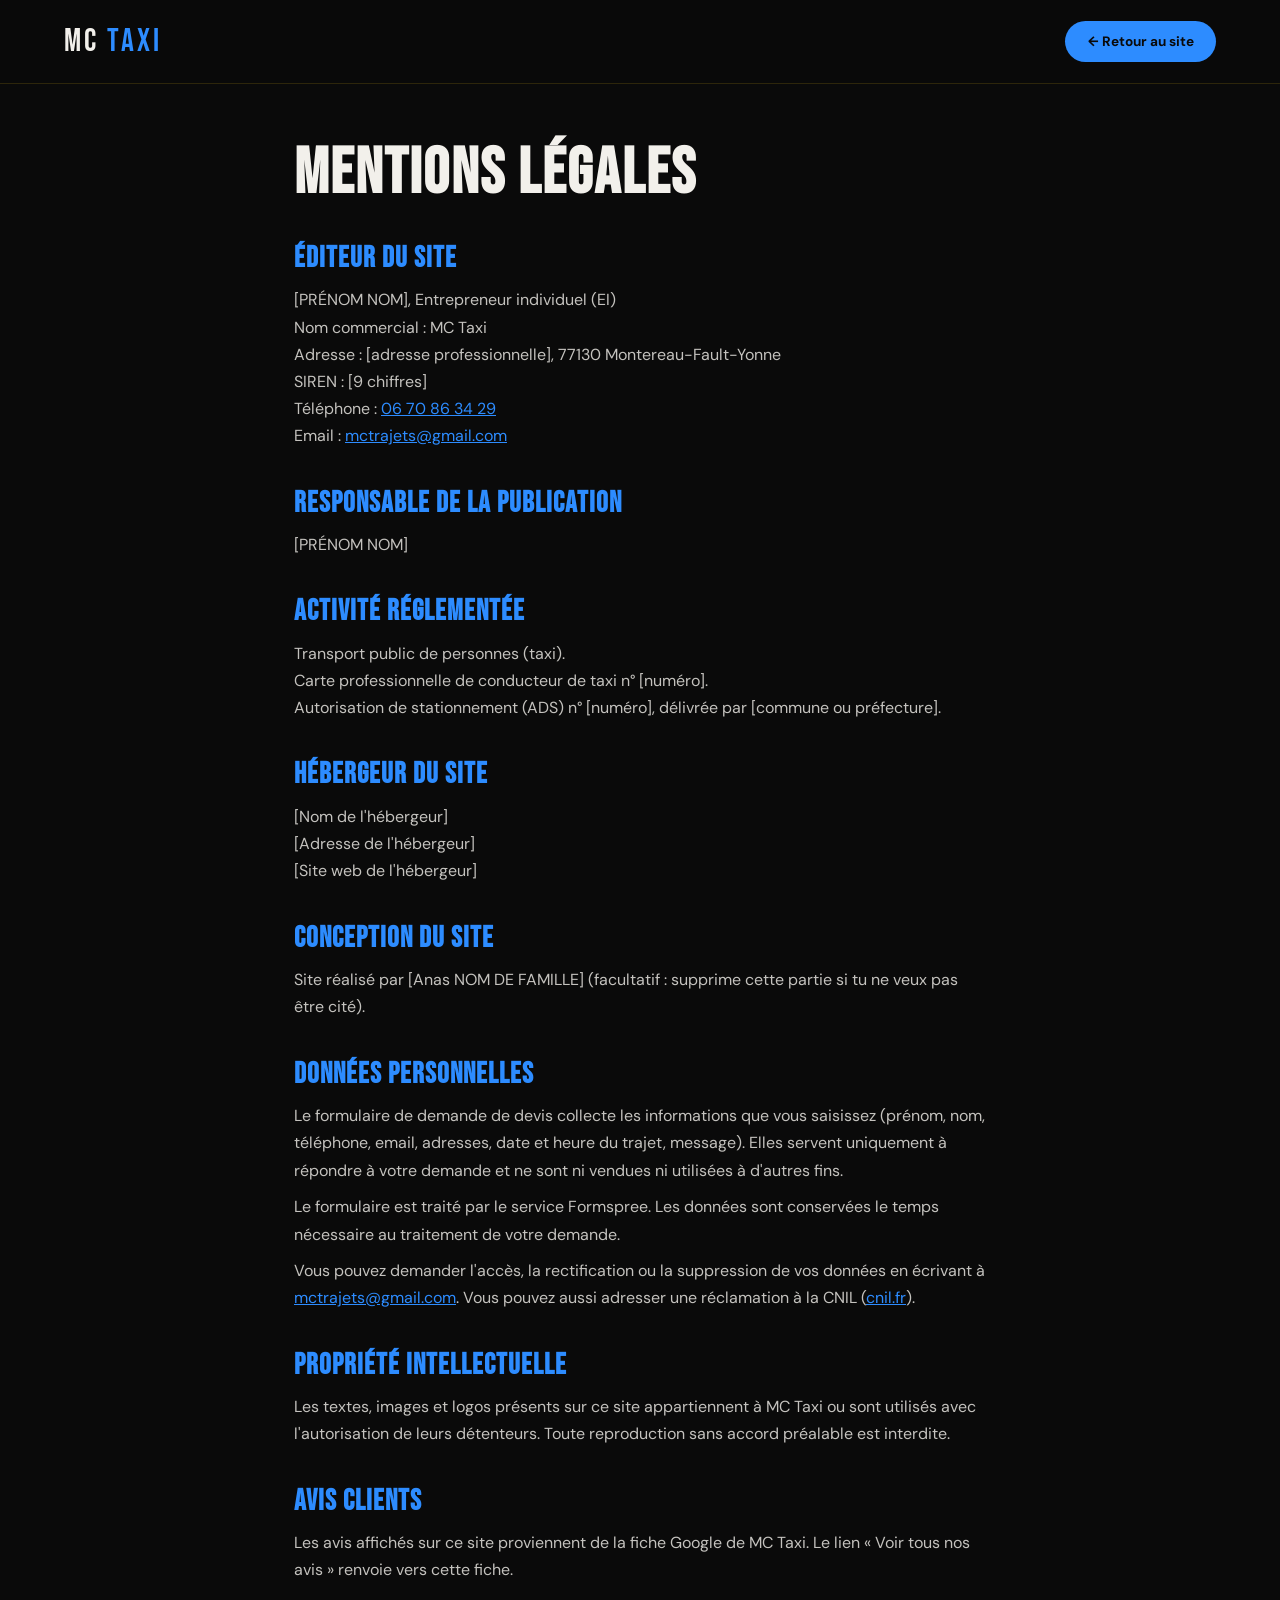
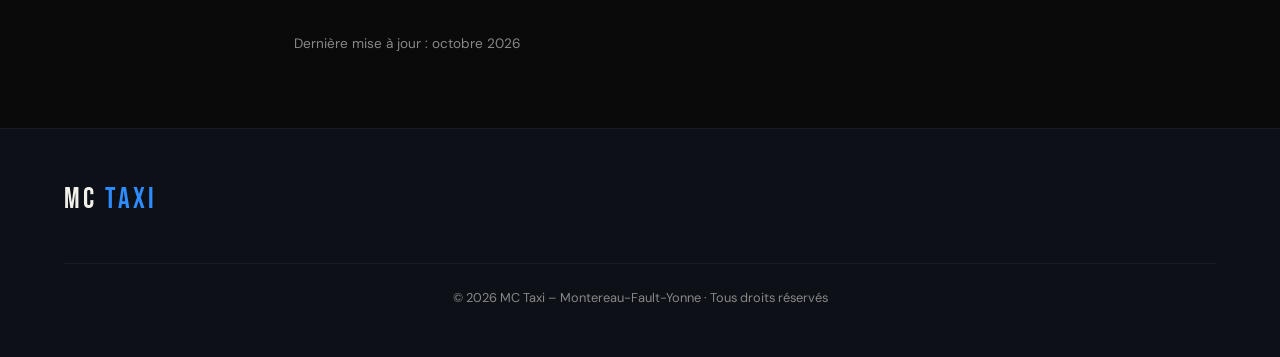
==== mentions-legales.html @ 7fbca61c "Add files via upload" ====
<!DOCTYPE html>
<html lang="fr">
<head>
  <meta charset="UTF-8" />
  <meta name="viewport" content="width=device-width, initial-scale=1.0" />
  <title>Mentions légales | MC Taxi Montereau</title>
  <meta name="description" content="Mentions légales du site MC Taxi Montereau, taxi conventionné à Montereau-Fault-Yonne." />
  <meta name="robots" content="index, follow" />
  <link rel="canonical" href="https://mctaxi-montereau77.fr/mentions-legales.html" />
  <link rel="icon" type="image/x-icon" href="favicon.svg" />

  <link rel="preconnect" href="https://fonts.googleapis.com" />
  <link rel="preconnect" href="https://fonts.gstatic.com" crossorigin />
  <link href="https://fonts.googleapis.com/css2?family=Bebas+Neue&family=DM+Sans:wght@400;500;700&display=swap" rel="stylesheet" />

  <!-- Même feuille de style que la page d'accueil -->
  <link rel="stylesheet" href="css/style.css" />

  <!-- Réglages propres à cette page -->
  <style>
    .legal {
      max-width: 820px;
      margin: 0 auto;
      padding: 9rem 5% 4rem;
    }
    .legal h1 {
      font-size: clamp(2.5rem, 6vw, 4rem);
      margin-bottom: 2.5rem;
    }
    .legal h2 {
      font-size: 1.8rem;
      margin: 2.5rem 0 0.8rem;
      color: var(--yellow);
    }
    .legal p,
    .legal li {
      color: rgba(242, 240, 235, 0.8);
      font-size: 1rem;
      line-height: 1.7;
      margin-bottom: 0.6rem;
    }
    .legal ul { padding-left: 1.2rem; }
    .legal a { color: var(--yellow); }
    .legal .maj { color: var(--muted); font-size: 0.85rem; margin-top: 3rem; }
  </style>
</head>
<body>

  <!-- Barre de navigation simplifiée -->
  <nav id="navbar" class="scrolled">
    <a href="index.html" class="nav-logo"><span>MC</span> TAXI</a>
    <div class="nav-right">
      <a href="index.html" class="btn-nav">← Retour au site</a>
    </div>
  </nav>

  <main class="legal">
    <h1>Mentions légales</h1>

    <h2>Éditeur du site</h2>
    <p>
      <!-- Si c'est une entreprise individuelle : -->
      [PRÉNOM NOM], Entrepreneur individuel (EI)<br>
      Nom commercial : MC Taxi<br>
      Adresse : [adresse professionnelle], 77130 Montereau-Fault-Yonne<br>
      SIREN : [9 chiffres]<br>
      Téléphone : <a href="tel:+33670863429">06 70 86 34 29</a><br>
      Email : <a href="mailto:mctrajets@gmail.com">mctrajets@gmail.com</a>
    </p>
    <!--
      Si c'est une société, remplace le bloc ci-dessus par :
      [Dénomination sociale], [forme : SARL / SASU…] au capital de [montant] €
      Siège social : [adresse]
      RCS [ville] n° [numéro]
      Représentant légal : [Prénom NOM]
    -->

    <h2>Responsable de la publication</h2>
    <p>[PRÉNOM NOM]</p>

    <h2>Activité réglementée</h2>
    <p>
      Transport public de personnes (taxi).<br>
      Carte professionnelle de conducteur de taxi n° [numéro].<br>
      Autorisation de stationnement (ADS) n° [numéro], délivrée par [commune ou préfecture].
    </p>

    <h2>Hébergeur du site</h2>
    <p>
      [Nom de l'hébergeur]<br>
      [Adresse de l'hébergeur]<br>
      [Site web de l'hébergeur]
    </p>

    <h2>Conception du site</h2>
    <p>Site réalisé par [Anas NOM DE FAMILLE] (facultatif : supprime cette partie si tu ne veux pas être cité).</p>

    <h2>Données personnelles</h2>
    <p>
      Le formulaire de demande de devis collecte les informations que vous saisissez
      (prénom, nom, téléphone, email, adresses, date et heure du trajet, message).
      Elles servent uniquement à répondre à votre demande et ne sont ni vendues ni utilisées à d'autres fins.
    </p>
    <p>
      Le formulaire est traité par le service Formspree. Les données sont conservées
      le temps nécessaire au traitement de votre demande.
    </p>
    <p>
      Vous pouvez demander l'accès, la rectification ou la suppression de vos données
      en écrivant à <a href="mailto:mctrajets@gmail.com">mctrajets@gmail.com</a>.
      Vous pouvez aussi adresser une réclamation à la CNIL (<a href="https://www.cnil.fr" target="_blank" rel="noopener noreferrer">cnil.fr</a>).
    </p>

    <h2>Propriété intellectuelle</h2>
    <p>
      Les textes, images et logos présents sur ce site appartiennent à MC Taxi ou sont utilisés
      avec l'autorisation de leurs détenteurs. Toute reproduction sans accord préalable est interdite.
    </p>

    <h2>Avis clients</h2>
    <p>
      Les avis affichés sur ce site proviennent de la fiche Google de MC Taxi. Le lien « Voir tous nos avis »
      renvoie vers cette fiche.
    </p>

    <p class="maj">Dernière mise à jour : octobre 2026</p>
  </main>

  <footer>
    <a href="index.html" class="footer-logo"><span>MC</span> TAXI</a>
    <p class="footer-copy">© 2026 MC Taxi – Montereau-Fault-Yonne · Tous droits réservés</p>
  </footer>

</body>
</html>
---- css/style.css ----
/* ══════════════════════════════════════════════════════
   VARIABLES CSS GLOBALES
   Palette : noir profond, bleu électrique, blanc cassé
   ══════════════════════════════════════════════════════ */
:root {
  --black:      #0a0a0a;
  --dark:       #0d1117;
  --card-bg:    #131920;
  --yellow:     #2d8cff;
  --yellow-dim: #1a6fd4;
  --white:      #f2f0eb;
  --muted:      #888888;
  --radius:     12px;
  --transition: 0.3s ease;
}

/* ══════════════════════════════════════════════════════
   RESET & BASE
   ══════════════════════════════════════════════════════ */
*, *::before, *::after { box-sizing: border-box; margin: 0; padding: 0; }

html { scroll-behavior: smooth; }

body {
  background: var(--black);
  color: var(--white);
  font-family: 'DM Sans', sans-serif;
  font-size: 16px;
  line-height: 1.6;
  overflow-x: hidden;
}

/* ══════════════════════════════════════════════════════
   BARRE DE NAVIGATION FIXE
   ══════════════════════════════════════════════════════ */
nav {
  position: fixed;
  top: 0; left: 0; right: 0;
  z-index: 100;
  display: flex;
  align-items: center;
  justify-content: space-between;
  padding: 1rem 5%;
  background: transparent;
  backdrop-filter: blur(0px);
  transition: background var(--transition), backdrop-filter var(--transition);
}

nav.scrolled {
  background: rgba(10,10,10,0.92);
  backdrop-filter: blur(12px);
  border-bottom: 1px solid rgba(245,197,24,0.15);
}

.nav-logo {
  font-family: 'Bebas Neue', sans-serif;
  font-size: 2rem;
  letter-spacing: 3px;
  color: var(--yellow);
  text-decoration: none;
}
.nav-logo span { color: var(--white); }

.nav-links { display: flex; gap: 2rem; list-style: none; }
.nav-links a {
  color: var(--white);
  text-decoration: none;
  font-size: 0.9rem;
  font-weight: 500;
  letter-spacing: 0.5px;
  opacity: 0.8;
  transition: opacity var(--transition), color var(--transition);
}
.nav-links a:hover { opacity: 1; color: var(--yellow); }

.btn-nav {
  background: var(--yellow);
  color: var(--black);
  padding: 0.6rem 1.4rem;
  border-radius: 50px;
  font-weight: 700;
  font-size: 0.85rem;
  text-decoration: none;
  transition: transform var(--transition), box-shadow var(--transition);
}
.btn-nav:hover {
  transform: translateY(-2px);
  box-shadow: 0 8px 24px rgba(245,197,24,0.4);
}

/* ══════════════════════════════════════════════════════
   SECTION HERO
   ══════════════════════════════════════════════════════ */
#hero {
  min-height: 100vh;
  display: flex;
  align-items: center;
  padding: 8rem 5% 4rem;
  position: relative;
  overflow: hidden;
}

#hero::before {
  content: '';
  position: absolute;
  inset: 0;
  background:
    radial-gradient(ellipse 60% 70% at 80% 50%, rgba(245,197,24,0.12) 0%, transparent 70%),
    radial-gradient(ellipse 40% 40% at 10% 90%, rgba(245,197,24,0.06) 0%, transparent 60%);
  pointer-events: none;
}

#hero::after {
  content: '';
  position: absolute;
  right: -10%;
  top: 0;
  width: 55%;
  height: 100%;
  background: linear-gradient(135deg, rgba(245,197,24,0.07) 0%, transparent 50%);
  clip-path: polygon(30% 0%, 100% 0%, 100% 100%, 0% 100%);
  pointer-events: none;
}

.hero-content {
  position: relative;
  z-index: 2;
  max-width: 800px;
  animation: fadeUp 1s ease forwards;
  opacity: 0;
  transform: translateY(30px);
}

.hero-badge {
  display: inline-flex;
  align-items: center;
  gap: 0.5rem;
  background: rgba(245,197,24,0.15);
  border: 1px solid rgba(245,197,24,0.3);
  color: var(--yellow);
  font-size: 0.8rem;
  font-weight: 600;
  letter-spacing: 1px;
  text-transform: uppercase;
  padding: 0.4rem 1rem;
  border-radius: 50px;
  margin-bottom: 1.5rem;
}
.hero-badge::before { content: '●'; font-size: 0.6rem; }

h1 {
  font-family: 'Bebas Neue', sans-serif;
  font-size: clamp(4rem, 10vw, 9rem);
  line-height: 0.95;
  letter-spacing: 2px;
  margin-bottom: 1.5rem;
}

h1 .accent { color: var(--yellow); }

.hero-sub {
  font-size: 1.1rem;
  color: rgba(242,240,235,0.7);
  max-width: 500px;
  margin-bottom: 2.5rem;
  font-weight: 300;
}

.hero-btns {
  display: flex;
  gap: 1rem;
  flex-wrap: wrap;
}

.btn-primary {
  display: inline-flex;
  align-items: center;
  gap: 0.5rem;
  background: var(--yellow);
  color: var(--black);
  font-weight: 700;
  font-size: 1rem;
  padding: 0.9rem 2rem;
  border-radius: 50px;
  text-decoration: none;
  border: none;
  cursor: pointer;
  transition: transform var(--transition), box-shadow var(--transition);
}
.btn-primary:hover {
  transform: translateY(-3px);
  box-shadow: 0 12px 32px rgba(245,197,24,0.45);
}

.btn-outline {
  display: inline-flex;
  align-items: center;
  gap: 0.5rem;
  background: transparent;
  color: var(--white);
  font-weight: 500;
  font-size: 1rem;
  padding: 0.9rem 2rem;
  border-radius: 50px;
  border: 1px solid rgba(242,240,235,0.3);
  text-decoration: none;
  cursor: pointer;
  transition: border-color var(--transition), color var(--transition);
}
.btn-outline:hover {
  border-color: var(--yellow);
  color: var(--yellow);
}

.hero-stats {
  margin-top: 4rem;
  display: flex;
  gap: 3rem;
  flex-wrap: wrap;
}
.stat-item { display: flex; flex-direction: column; }
.stat-number {
  font-family: 'Bebas Neue', sans-serif;
  font-size: 2.5rem;
  color: var(--yellow);
  line-height: 1;
}
.stat-label {
  font-size: 0.8rem;
  color: var(--muted);
  text-transform: uppercase;
  letter-spacing: 1px;
  margin-top: 0.2rem;
}

/* ══════════════════════════════════════════════════════
   ANIMATION FADEUP
   ══════════════════════════════════════════════════════ */
@keyframes fadeUp {
  to { opacity: 1; transform: translateY(0); }
}

/* ══════════════════════════════════════════════════════
   TICKER DÉFILANT
   ══════════════════════════════════════════════════════ */
.ticker-wrap {
  overflow: hidden;
  background: var(--yellow);
  padding: 0.7rem 0;
  white-space: nowrap;
}
.ticker-inner {
  display: inline-flex;
  gap: 3rem;
  animation: ticker 20s linear infinite;
}
.ticker-item {
  font-family: 'Bebas Neue', sans-serif;
  font-size: 1.1rem;
  letter-spacing: 3px;
  color: var(--black);
}
.ticker-dot { color: rgba(0,0,0,0.3); }

@keyframes ticker {
  from { transform: translateX(0); }
  to   { transform: translateX(-50%); }
}

/* ══════════════════════════════════════════════════════
   SECTIONS COMMUNES
   ══════════════════════════════════════════════════════ */
section { padding: 6rem 5%; }

.section-label {
  font-size: 0.75rem;
  font-weight: 700;
  text-transform: uppercase;
  letter-spacing: 3px;
  color: var(--yellow);
  margin-bottom: 0.8rem;
}

h2 {
  font-family: 'Bebas Neue', sans-serif;
  font-size: clamp(2.5rem, 5vw, 4.5rem);
  letter-spacing: 1px;
  line-height: 1;
  margin-bottom: 1rem;
}

.section-desc {
  color: rgba(242,240,235,0.6);
  max-width: 520px;
  font-size: 1rem;
  margin-bottom: 3rem;
}

/* ══════════════════════════════════════════════════════
   SERVICES
   ══════════════════════════════════════════════════════ */
#services { background: var(--dark); }

.services-grid {
  display: grid;
  grid-template-columns: repeat(auto-fill, minmax(260px, 1fr));
  gap: 1.5rem;
}

.service-card {
  background: var(--card-bg);
  border: 1px solid rgba(255,255,255,0.06);
  border-radius: var(--radius);
  padding: 2rem;
  position: relative;
  overflow: hidden;
  transition: transform var(--transition), border-color var(--transition), box-shadow var(--transition);
  cursor: default;
}

.service-card::before {
  content: '';
  position: absolute;
  bottom: -40px; right: -40px;
  width: 100px; height: 100px;
  background: var(--yellow);
  border-radius: 50%;
  opacity: 0;
  transition: opacity var(--transition), transform var(--transition);
  filter: blur(40px);
}

.service-card:hover {
  transform: translateY(-6px);
  border-color: rgba(245,197,24,0.35);
  box-shadow: 0 20px 48px rgba(0,0,0,0.4);
}
.service-card:hover::before { opacity: 0.25; transform: scale(1.5); }

.service-icon {
  font-size: 2.5rem;
  margin-bottom: 1.2rem;
  display: block;
}

.service-card h3 {
  font-family: 'Bebas Neue', sans-serif;
  font-size: 1.6rem;
  letter-spacing: 1px;
  margin-bottom: 0.6rem;
  color: var(--white);
}

.service-card p {
  color: var(--muted);
  font-size: 0.9rem;
  line-height: 1.6;
}

.service-tag {
  display: inline-block;
  margin-top: 1.2rem;
  background: rgba(245,197,24,0.12);
  color: var(--yellow);
  font-size: 0.78rem;
  font-weight: 600;
  letter-spacing: 0.5px;
  padding: 0.3rem 0.8rem;
  border-radius: 4px;
}

/* Images dans les cartes services */
.service-img {
  width: calc(100% + 4rem);
  margin: -2rem -2rem 1.5rem -2rem;
  height: 160px;
  object-fit: cover;
  border-radius: var(--radius) var(--radius) 0 0;
  display: block;
  transition: transform 0.5s ease;
}
.service-card:hover .service-img { transform: scale(1.05); }

/* ══════════════════════════════════════════════════════
   FORMULAIRE DEVIS
   ══════════════════════════════════════════════════════ */
#devis {
  background: var(--black);
  display: grid;
  grid-template-columns: 1fr 1fr;
  gap: 5rem;
  align-items: start;
}

.devis-info { position: sticky; top: 120px; }
.devis-info .section-label { margin-bottom: 1rem; }

.devis-points { list-style: none; margin-top: 2rem; display: flex; flex-direction: column; gap: 1rem; }
.devis-points li {
  display: flex;
  align-items: flex-start;
  gap: 1rem;
  font-size: 0.95rem;
  color: rgba(242,240,235,0.75);
}
.devis-points li::before {
  content: '→';
  color: var(--yellow);
  font-weight: 700;
  flex-shrink: 0;
  margin-top: 2px;
}

.devis-form {
  background: var(--card-bg);
  border: 1px solid rgba(255,255,255,0.07);
  border-radius: 20px;
  padding: 2.5rem;
}

.form-title {
  font-family: 'Bebas Neue', sans-serif;
  font-size: 1.8rem;
  letter-spacing: 1px;
  margin-bottom: 0.3rem;
}

.form-subtitle {
  color: var(--muted);
  font-size: 0.85rem;
  margin-bottom: 2rem;
}

.form-group { margin-bottom: 1.2rem; }

.form-group label {
  display: block;
  font-size: 0.82rem;
  font-weight: 600;
  letter-spacing: 0.5px;
  text-transform: uppercase;
  color: rgba(242,240,235,0.5);
  margin-bottom: 0.4rem;
}

.form-group input,
.form-group select,
.form-group textarea {
  width: 100%;
  background: rgba(255,255,255,0.04);
  border: 1px solid rgba(255,255,255,0.1);
  border-radius: 8px;
  color: var(--white);
  font-family: 'DM Sans', sans-serif;
  font-size: 0.95rem;
  padding: 0.75rem 1rem;
  outline: none;
  transition: border-color var(--transition), background var(--transition);
  -webkit-appearance: none;
}

.form-group input:focus,
.form-group select:focus,
.form-group textarea:focus {
  border-color: var(--yellow);
  background: rgba(245,197,24,0.05);
}

.form-group select {
  background-image: url("data:image/svg+xml,%3Csvg xmlns='http://www.w3.org/2000/svg' width='12' height='8' viewBox='0 0 12 8'%3E%3Cpath fill='%23888' d='M6 8L0 0h12z'/%3E%3C/svg%3E");
  background-repeat: no-repeat;
  background-position: right 1rem center;
  cursor: pointer;
}
.form-group select option { background: var(--dark); }

.form-row { display: grid; grid-template-columns: 1fr 1fr; gap: 1rem; }

.btn-submit {
  width: 100%;
  background: var(--yellow);
  color: var(--black);
  font-weight: 700;
  font-size: 1rem;
  padding: 1rem;
  border: none;
  border-radius: 50px;
  cursor: pointer;
  margin-top: 0.5rem;
  transition: transform var(--transition), box-shadow var(--transition);
  font-family: 'DM Sans', sans-serif;
  letter-spacing: 0.5px;
}
.btn-submit:hover {
  transform: translateY(-2px);
  box-shadow: 0 10px 28px rgba(245,197,24,0.4);
}

.form-success { display: none; text-align: center; padding: 2rem; }
.form-success .success-icon { font-size: 3rem; margin-bottom: 1rem; display: block; }
.form-success h3 { font-family: 'Bebas Neue', sans-serif; font-size: 2rem; color: var(--yellow); margin-bottom: 0.5rem; }
.form-success p { color: var(--muted); font-size: 0.9rem; }

/* ══════════════════════════════════════════════════════
   AVIS GOOGLE
   ══════════════════════════════════════════════════════ */
#avis {
  background: var(--dark);
  text-align: center;
}

.stars {
  display: inline-flex;
  gap: 0.3rem;
  font-size: 2rem;
  margin-bottom: 1.5rem;
}
.star { color: var(--yellow); }

.avis-score {
  font-family: 'Bebas Neue', sans-serif;
  font-size: 4rem;
  color: var(--yellow);
  line-height: 1;
}

.avis-score-label {
  color: var(--muted);
  font-size: 0.85rem;
  margin-top: 0.2rem;
}

.avis-total {
  color: var(--muted);
  font-size: 0.9rem;
  margin-bottom: 3rem;
}

.avis-excellent-badge {
  display: inline-flex;
  align-items: center;
  gap: 2.5rem;
  background: var(--card-bg);
  border: 1px solid rgba(45,140,255,0.2);
  border-radius: 16px;
  padding: 1.5rem 2.5rem;
  margin-bottom: 3rem;
  flex-wrap: wrap;
  justify-content: center;
}

.avis-badge-left {
  display: flex;
  flex-direction: column;
  align-items: flex-start;
  gap: 0.4rem;
}

.avis-badge-title {
  font-family: 'Bebas Neue', sans-serif;
  font-size: 1.6rem;
  letter-spacing: 3px;
  color: var(--white);
}

.avis-badge-right {
  display: flex;
  flex-direction: column;
  align-items: center;
}

.reviews-grid {
  display: grid;
  grid-template-columns: repeat(auto-fill, minmax(280px, 1fr));
  gap: 1.2rem;
  margin-bottom: 3rem;
  text-align: left;
}

.review-card {
  background: var(--card-bg);
  border: 1px solid rgba(255,255,255,0.06);
  border-radius: var(--radius);
  padding: 1.5rem;
}

.review-header {
  display: flex;
  align-items: center;
  gap: 0.8rem;
  margin-bottom: 1rem;
}

.review-avatar {
  width: 40px; height: 40px;
  border-radius: 50%;
  background: var(--yellow);
  color: var(--black);
  font-weight: 700;
  font-size: 0.9rem;
  display: flex;
  align-items: center;
  justify-content: center;
  flex-shrink: 0;
}

.review-meta { display: flex; flex-direction: column; }
.review-name { font-weight: 600; font-size: 0.9rem; }
.review-date { color: var(--muted); font-size: 0.75rem; }
.review-stars { color: var(--yellow); font-size: 0.85rem; margin-bottom: 0.6rem; }
.review-text { color: rgba(242,240,235,0.65); font-size: 0.88rem; line-height: 1.6; }

.review-google-logo {
  width: 20px;
  height: 20px;
  margin-left: auto;
  flex-shrink: 0;
}

.google-btn {
  display: inline-flex;
  align-items: center;
  gap: 0.8rem;
  background: #fff;
  color: #333;
  font-weight: 700;
  font-size: 1rem;
  padding: 1rem 2.2rem;
  border-radius: 50px;
  text-decoration: none;
  transition: transform var(--transition), box-shadow var(--transition);
}
.google-btn:hover {
  transform: translateY(-3px);
  box-shadow: 0 12px 32px rgba(255,255,255,0.2);
}
.google-logo { width: 22px; height: 22px; flex-shrink: 0; }

/* ══════════════════════════════════════════════════════
   POURQUOI NOUS CHOISIR
   ══════════════════════════════════════════════════════ */
#pourquoi { background: var(--black); }

.pourquoi-split {
  display: grid;
  grid-template-columns: 1fr 1fr;
  gap: 4rem;
  align-items: start;
  margin-bottom: 4rem;
}

.pourquoi-photo {
  position: relative;
  border-radius: 20px;
  overflow: hidden;
}
.pourquoi-photo img {
  width: 100%;
  height: 500px;
  object-fit: cover;
  border-radius: 20px;
  display: block;
}

.pourquoi-photo-badge {
  position: absolute;
  bottom: 1.5rem;
  left: 1.5rem;
  background: var(--yellow);
  color: var(--black);
  padding: 1rem 1.5rem;
  border-radius: 12px;
  display: flex;
  flex-direction: column;
  line-height: 1.2;
}
.pourquoi-photo-badge-num {
  font-family: 'Bebas Neue', sans-serif;
  font-size: 2.5rem;
}
.pourquoi-photo-badge-txt {
  font-size: 0.8rem;
  font-weight: 700;
  text-transform: uppercase;
  letter-spacing: 1px;
}

.pourquoi-args {
  display: flex;
  flex-direction: column;
  gap: 1.2rem;
}

.pourquoi-grid {
  display: grid;
  grid-template-columns: repeat(auto-fill, minmax(280px, 1fr));
  gap: 2rem;
  margin-bottom: 4rem;
}

.pourquoi-card {
  background: var(--card-bg);
  border: 1px solid rgba(45,140,255,0.15);
  border-radius: var(--radius);
  padding: 2.5rem 2rem;
  transition: transform var(--transition), border-color var(--transition), box-shadow var(--transition);
}
.pourquoi-card:hover {
  transform: translateY(-5px);
  border-color: rgba(45,140,255,0.5);
  box-shadow: 0 16px 40px rgba(45,140,255,0.1);
}
.pourquoi-icon { font-size: 3rem; margin-bottom: 1.2rem; }
.pourquoi-card h3 {
  font-family: 'Bebas Neue', sans-serif;
  font-size: 1.5rem;
  letter-spacing: 1px;
  color: var(--white);
  margin-bottom: 1rem;
}
.pourquoi-card p { color: var(--muted); font-size: 0.95rem; line-height: 1.7; }

.pourquoi-stats {
  display: grid;
  grid-template-columns: repeat(4, 1fr);
  gap: 1px;
  background: rgba(45,140,255,0.15);
  border: 1px solid rgba(45,140,255,0.15);
  border-radius: var(--radius);
  overflow: hidden;
}

.pourquoi-stat {
  background: var(--card-bg);
  padding: 2rem;
  text-align: center;
  display: flex;
  flex-direction: column;
  gap: 0.4rem;
}
.pourquoi-stat-number {
  font-family: 'Bebas Neue', sans-serif;
  font-size: 2.8rem;
  color: var(--yellow);
  line-height: 1;
}
.pourquoi-stat-label {
  font-size: 0.8rem;
  color: var(--muted);
  text-transform: uppercase;
  letter-spacing: 1px;
}

/* ══════════════════════════════════════════════════════
   SECTION VÉHICULE
   ══════════════════════════════════════════════════════ */
#vehicule { background: var(--dark); }

.vehicule-split {
  display: grid;
  grid-template-columns: 1.1fr 1fr;
  gap: 4rem;
  align-items: center;
}

.vehicule-photo {
  position: relative;
  border-radius: 20px;
  overflow: hidden;
}
.vehicule-photo img {
  width: 100%;
  height: 420px;
  object-fit: cover;
  border-radius: 20px;
  display: block;
}

.vehicule-badge {
  position: absolute;
  bottom: 1.5rem;
  right: 1.5rem;
  background: rgba(10,10,10,0.85);
  backdrop-filter: blur(8px);
  border: 1px solid rgba(45,140,255,0.4);
  color: var(--white);
  padding: 0.7rem 1.2rem;
  border-radius: 10px;
  display: flex;
  align-items: center;
  gap: 0.6rem;
  font-size: 0.9rem;
  font-weight: 600;
}
.vehicule-badge-icon { font-size: 1.1rem; }

.vehicule-name {
  font-family: 'Bebas Neue', sans-serif;
  font-size: 2.5rem;
  letter-spacing: 2px;
  color: var(--yellow);
  margin-bottom: 1rem;
}
.vehicule-desc {
  color: rgba(242,240,235,0.7);
  font-size: 0.95rem;
  line-height: 1.7;
  margin-bottom: 2rem;
}

.vehicule-equipements {
  list-style: none;
  display: grid;
  grid-template-columns: 1fr 1fr;
  gap: 0.8rem;
}
.vehicule-equipements li {
  display: flex;
  align-items: center;
  gap: 0.7rem;
  background: var(--card-bg);
  border: 1px solid rgba(255,255,255,0.06);
  border-radius: 8px;
  padding: 0.8rem 1rem;
  font-size: 0.88rem;
  color: rgba(242,240,235,0.8);
  transition: border-color var(--transition);
}
.vehicule-equipements li:hover { border-color: rgba(45,140,255,0.35); }
.equip-icon { font-size: 1.2rem; flex-shrink: 0; }

/* ══════════════════════════════════════════════════════
   SECTION ASSURANCES
   ══════════════════════════════════════════════════════ */
#assurances { background: var(--black); text-align: center; }

.assurances-grid {
  display: flex;
  justify-content: center;
  flex-wrap: wrap;
  gap: 1.5rem;
  margin-bottom: 3rem;
}

.assurance-card {
  background: var(--card-bg);
  border: 1px solid rgba(255,255,255,0.07);
  border-radius: var(--radius);
  padding: 1.8rem 2rem;
  min-width: 140px;
  display: flex;
  flex-direction: column;
  align-items: center;
  gap: 0.8rem;
  transition: transform var(--transition), border-color var(--transition);
}
.assurance-card:hover {
  transform: translateY(-4px);
  border-color: rgba(45,140,255,0.4);
}

.assurance-logo-img {
  width: 80px;
  height: 35px;
  object-fit: contain;
  filter: none;
  opacity: 0.9;
  transition: opacity var(--transition), transform var(--transition);
}
.assurance-card:hover .assurance-logo-img { opacity: 1; transform: scale(1.05); }

.assurance-logo-styled {
  font-family: 'Bebas Neue', sans-serif;
  font-size: 1.2rem;
  letter-spacing: 2px;
  color: var(--white);
  text-align: center;
  line-height: 1.3;
  height: 50px;
  display: flex;
  align-items: center;
  justify-content: center;
}
.assurance-logo-styled small { font-size: 0.75rem; letter-spacing: 3px; opacity: 0.7; }

.assurance-card span {
  font-size: 0.72rem;
  color: var(--muted);
  text-transform: uppercase;
  letter-spacing: 1px;
  text-align: center;
}

.assurances-mention {
  display: flex;
  justify-content: center;
  align-items: center;
  text-align: center;
  margin: 0 auto;
  background: rgba(45,140,255,0.08);
  border: 1px solid rgba(45,140,255,0.25);
  border-radius: 12px;
  padding: 1.2rem 2rem;
  max-width: 600px;
  color: rgba(242,240,235,0.7);
  font-size: 0.95rem;
  line-height: 1.6;
}
.assurances-mention strong { color: var(--yellow); }
.assurances-mention p { text-align: center; }

/* ══════════════════════════════════════════════════════
   SECTION VILLES DESSERVIES
   ══════════════════════════════════════════════════════ */
#villes { background: var(--dark); text-align: center; }

.villes-grid {
  display: flex;
  flex-wrap: wrap;
  justify-content: center;
  gap: 0.8rem;
  margin-bottom: 2.5rem;
}

.ville-card {
  background: var(--card-bg);
  border: 1px solid rgba(45,140,255,0.15);
  border-radius: 50px;
  padding: 0.6rem 1.4rem;
  font-size: 0.9rem;
  color: rgba(242,240,235,0.85);
  font-weight: 500;
  transition: border-color var(--transition), color var(--transition), transform var(--transition);
  cursor: default;
}
.ville-card:hover {
  border-color: rgba(45,140,255,0.6);
  color: var(--yellow);
  transform: translateY(-2px);
}

.villes-mention {
  display: inline-block;
  background: rgba(45,140,255,0.08);
  border: 1px solid rgba(45,140,255,0.2);
  border-radius: 12px;
  padding: 1rem 2rem;
  color: rgba(242,240,235,0.65);
  font-size: 0.92rem;
}
.villes-mention strong { color: var(--yellow); }

/* ══════════════════════════════════════════════════════
   CONTACT
   ══════════════════════════════════════════════════════ */
#contact {
  background: var(--yellow);
  text-align: center;
  padding: 5rem 5%;
}
#contact h2 { color: var(--black); font-size: clamp(2.5rem, 6vw, 5rem); }
#contact p {
  color: rgba(0,0,0,0.6);
  font-size: 1.05rem;
  max-width: 500px;
  margin: 1rem auto 2.5rem;
}

.phone-link {
  display: inline-flex;
  align-items: center;
  gap: 0.8rem;
  background: var(--black);
  color: var(--yellow);
  font-family: 'Bebas Neue', sans-serif;
  font-size: clamp(1.8rem, 4vw, 3rem);
  letter-spacing: 2px;
  padding: 1rem 2.5rem;
  border-radius: 60px;
  text-decoration: none;
  transition: transform var(--transition), box-shadow var(--transition);
}
.phone-link:hover { transform: scale(1.04); box-shadow: 0 16px 40px rgba(0,0,0,0.3); }

.contact-details {
  margin-top: 2rem;
  display: flex;
  justify-content: center;
  gap: 2.5rem;
  flex-wrap: wrap;
}
.contact-detail {
  display: flex;
  align-items: center;
  gap: 0.5rem;
  color: rgba(0,0,0,0.6);
  font-size: 0.9rem;
}
.contact-detail span { font-weight: 700; color: var(--black); }

.contact-email {
  color: var(--black);
  font-weight: 700;
  text-decoration: none;
  border-bottom: 2px solid rgba(0,0,0,0.2);
  transition: border-color var(--transition);
}
.contact-email:hover { border-color: var(--black); }

/* ══════════════════════════════════════════════════════
   FOOTER
   ══════════════════════════════════════════════════════ */
footer {
  background: var(--dark);
  border-top: 1px solid rgba(255,255,255,0.05);
  padding: 3rem 5%;
  display: flex;
  justify-content: space-between;
  align-items: center;
  flex-wrap: wrap;
  gap: 1.5rem;
}

.footer-left { display: flex; align-items: center; gap: 1.2rem; }

.footer-logo {
  font-family: 'Bebas Neue', sans-serif;
  font-size: 1.8rem;
  letter-spacing: 3px;
  color: var(--yellow);
  text-decoration: none;
}
.footer-logo span { color: var(--white); }

.footer-links {
  display: flex;
  gap: 1.5rem;
  list-style: none;
  flex-wrap: wrap;
}
.footer-links a {
  color: var(--muted);
  text-decoration: none;
  font-size: 0.85rem;
  transition: color var(--transition);
}
.footer-links a:hover { color: var(--yellow); }

.footer-copy {
  color: var(--muted);
  font-size: 0.8rem;
  width: 100%;
  text-align: center;
  border-top: 1px solid rgba(255,255,255,0.05);
  padding-top: 1.5rem;
  margin-top: 1rem;
}

.nav-right { display: flex; align-items: center; gap: 1rem; }

.nav-logo-conventionne {
  height: 64px;
  width: auto;
  object-fit: contain;
  background: #fff;
  padding: 4px;
  border-radius: 10px;
  transition: transform var(--transition);
}
.nav-logo-conventionne:hover { transform: scale(1.08); }

.footer-logo-conventionne {
  height: 55px;
  width: auto;
  object-fit: contain;
  filter: brightness(1.1);
  opacity: 0.9;
  transition: opacity var(--transition);
}
.footer-logo-conventionne:hover { opacity: 1; }

/* ══════════════════════════════════════════════════════
   IMAGE DE FOND HERO
   ══════════════════════════════════════════════════════ */
.hero-bg-img {
  position: absolute;
  inset: 0;
  background-image: url('../image/kia_nior_first_page.jpg');
  background-size: cover;
  background-position: center;
  z-index: 0;
}
.hero-overlay {
  position: absolute;
  inset: 0;
  background: linear-gradient(
    to right,
    rgba(10,10,10,0.92) 0%,
    rgba(10,10,10,0.7) 50%,
    rgba(10,10,10,0.3) 100%
  );
  z-index: 0;
}

/* ══════════════════════════════════════════════════════
   SCROLLBAR
   ══════════════════════════════════════════════════════ */
::-webkit-scrollbar { width: 6px; }
::-webkit-scrollbar-track { background: var(--black); }
::-webkit-scrollbar-thumb { background: var(--yellow); border-radius: 3px; }

/* ══════════════════════════════════════════════════════
   RESPONSIVE — TABLETTE (max 900px)
   ══════════════════════════════════════════════════════ */
@media (max-width: 900px) {
  html, body { overflow-x: hidden; max-width: 100%; }
  section { padding: 3rem 1.2rem; }
  /* HERO */
  h1 { font-size: 3.2rem; }
  .hero-btns { flex-direction: column; gap: 0.8rem; }
  .btn-primary, .btn-outline { width: 100%; text-align: center; justify-content: center; }
  .hero-stats { gap: 1.5rem; }
  /* NAV */
  .nav-links { display: none; }
  /* DEVIS */
  #devis { grid-template-columns: 1fr; gap: 2rem; }
  .devis-info { position: static; }
  .form-row { grid-template-columns: 1fr; }
  /* GRILLES */
  .services-grid { grid-template-columns: 1fr; }
  .pourquoi-split { grid-template-columns: 1fr; gap: 1.5rem; }
  .pourquoi-stats { grid-template-columns: 1fr; }
  .vehicule-split { grid-template-columns: 1fr; gap: 2rem; }
  .vehicule-photo img { height: 250px; }
  .vehicule-equipements { grid-template-columns: 1fr; }
  .reviews-grid { grid-template-columns: 1fr; }
  .avis-excellent-badge { flex-direction: column; text-align: center; gap: 1rem; }
  .avis-badge-left { align-items: center; }
  /* ASSURANCES */
  .assurances-grid {
    display: grid;
    grid-template-columns: repeat(2, 1fr);
    gap: 1rem;
  }
  .assurance-card { min-width: unset; width: 100%; padding: 1.2rem; }
  /* VILLES */
  .villes-grid { gap: 0.6rem; }
  .ville-card { font-size: 0.82rem; padding: 0.5rem 1rem; }
  /* FOOTER */
  footer { flex-direction: column; text-align: center; }
  .footer-left { flex-direction: column; align-items: center; gap: 0.8rem; }
  .footer-links { flex-wrap: wrap; justify-content: center; }
}

@media (max-width: 768px) {
  /* NAV mobile */
  nav { padding: 0.8rem 4%; gap: 0.5rem; }
  .nav-logo { font-size: 1.5rem; letter-spacing: 2px; }
  .nav-logo-conventionne { height: 34px; }
  .btn-nav { font-size: 0.75rem; padding: 0.5rem 1rem; min-height: 40px; }
  /* Stats — 1 colonne sur mobile */
  .pourquoi-stats { grid-template-columns: 1fr; }
  /* Images allégées */
  .hero-bg-img {
    background-image: url('../image/kia_nior_first_page.jpg');
  }
  .pourquoi-photo img { height: 250px; }
  /* Boutons accessibles */
  .btn-nav, .btn-primary, .btn-outline,
  .btn-submit, .google-btn { min-height: 48px; }
  /* Texte minimum */
  body { font-size: 15px; }
}
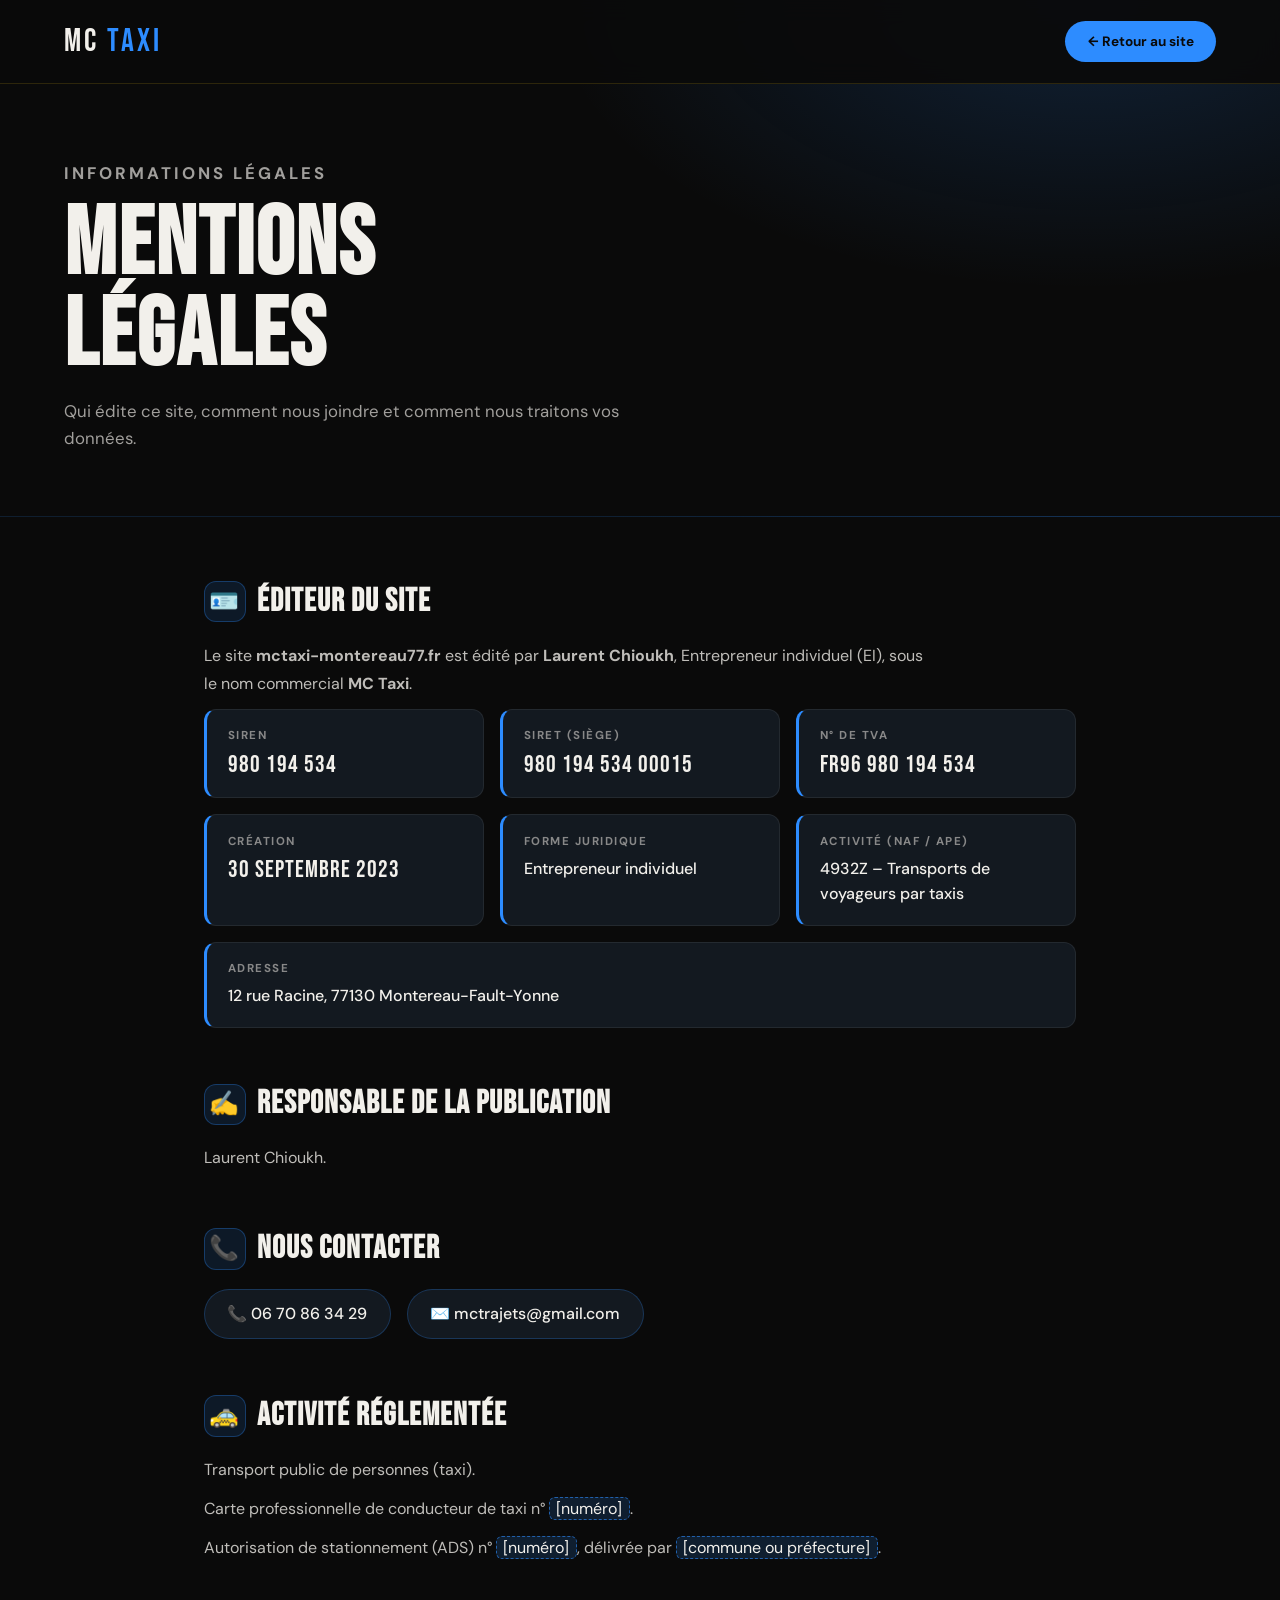
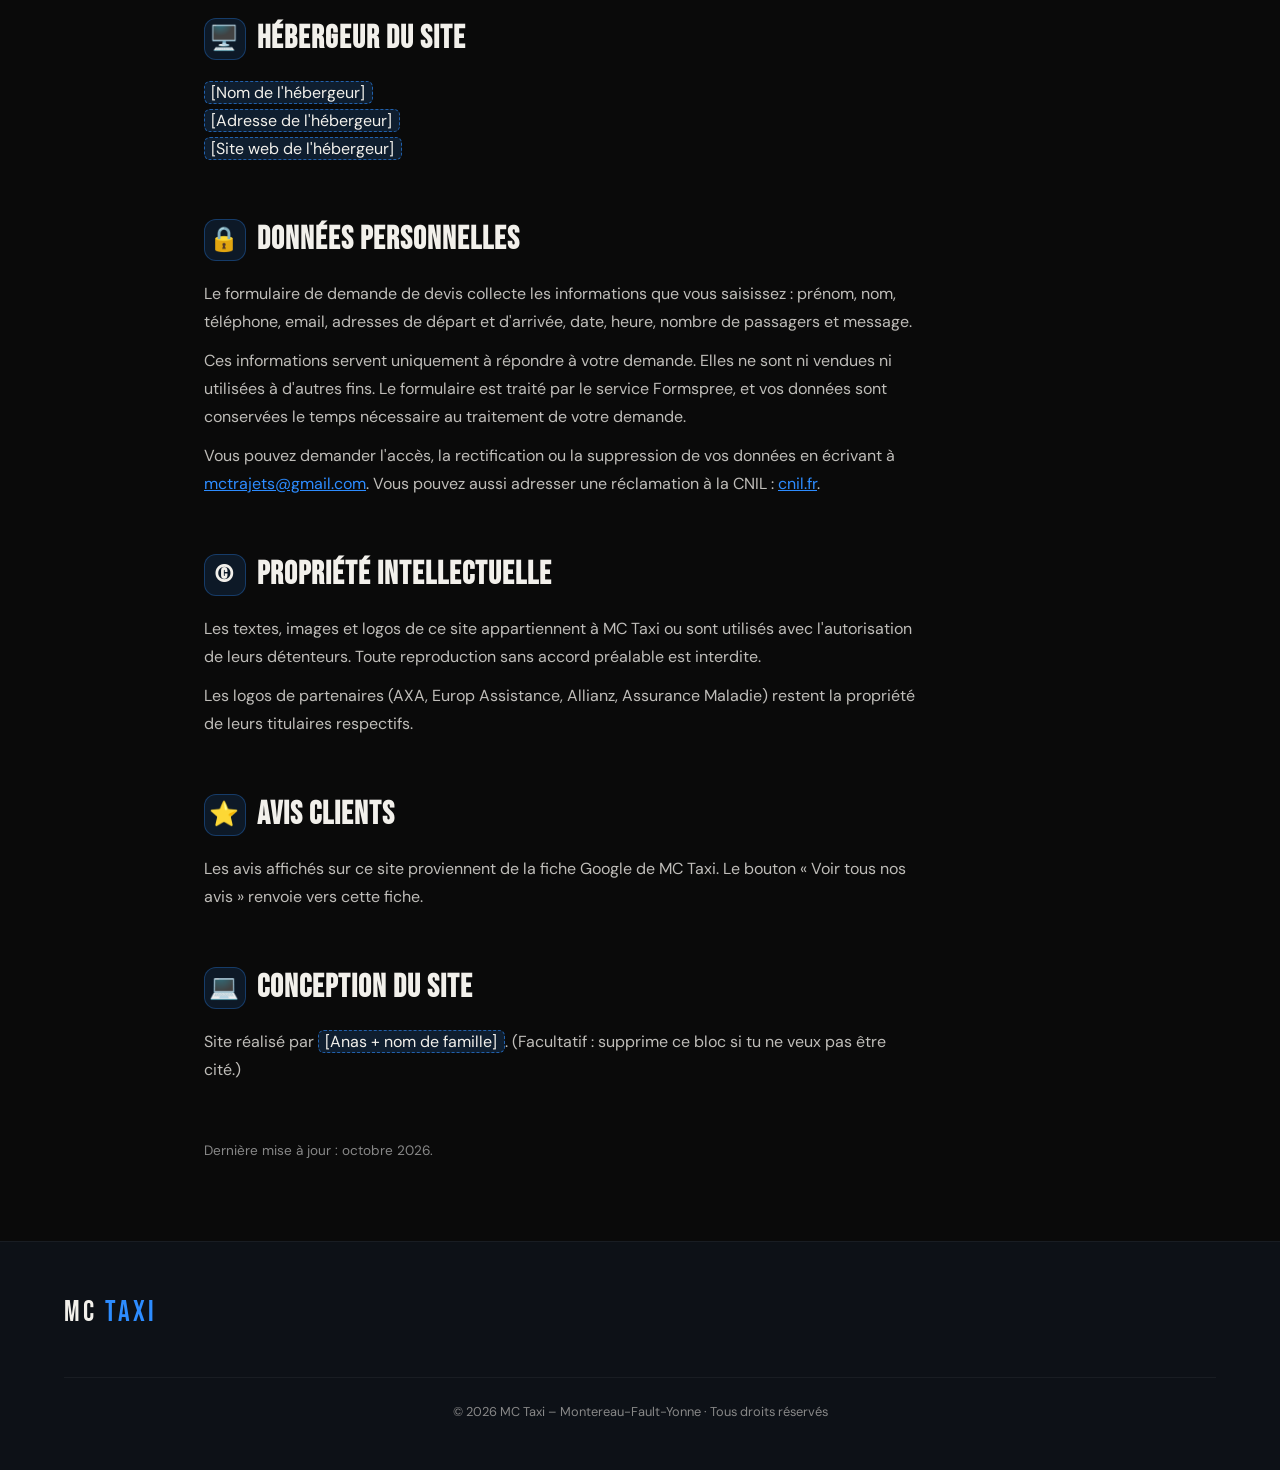
==== commit 8a496f3d: "Add files via upload" ====
--- a/mentions-legales.html
+++ b/mentions-legales.html
@@ -16,32 +16,131 @@
   <!-- Même feuille de style que la page d'accueil -->
   <link rel="stylesheet" href="css/style.css" />
 
-  <!-- Réglages propres à cette page -->
   <style>
-    .legal {
-      max-width: 820px;
+    /* ── En-tête de page ─────────────────────────── */
+    .legal-hero {
+      position: relative;
+      padding: 10rem 5% 4rem;
+      background:
+        radial-gradient(ellipse 60% 80% at 85% 0%, rgba(45,140,255,0.18) 0%, transparent 70%),
+        var(--black);
+      border-bottom: 1px solid rgba(45,140,255,0.15);
+    }
+    .legal-hero h1 {
+      font-size: clamp(3rem, 8vw, 6rem);
+      margin-bottom: 1rem;
+    }
+    .legal-hero p {
+      color: rgba(242,240,235,0.65);
+      max-width: 560px;
+      font-size: 1.05rem;
+    }
+
+    /* ── Contenu ─────────────────────────────────── */
+    .legal-wrap {
+      max-width: 1000px;
       margin: 0 auto;
-      padding: 9rem 5% 4rem;
-    }
-    .legal h1 {
-      font-size: clamp(2.5rem, 6vw, 4rem);
-      margin-bottom: 2.5rem;
-    }
-    .legal h2 {
-      font-size: 1.8rem;
-      margin: 2.5rem 0 0.8rem;
-      color: var(--yellow);
-    }
-    .legal p,
-    .legal li {
-      color: rgba(242, 240, 235, 0.8);
+      padding: 4rem 5% 5rem;
+    }
+    .legal-block { margin-bottom: 3.5rem; }
+    .legal-block h2 {
+      font-size: 2rem;
+      margin-bottom: 1.2rem;
+      display: flex;
+      align-items: center;
+      gap: 0.7rem;
+    }
+    .legal-block h2 .ico {
+      font-size: 1.5rem;
+      width: 2.6rem;
+      height: 2.6rem;
+      display: inline-flex;
+      align-items: center;
+      justify-content: center;
+      background: rgba(45,140,255,0.12);
+      border: 1px solid rgba(45,140,255,0.3);
+      border-radius: 12px;
+    }
+    .legal-block p,
+    .legal-block li {
+      color: rgba(242,240,235,0.78);
       font-size: 1rem;
-      line-height: 1.7;
-      margin-bottom: 0.6rem;
-    }
-    .legal ul { padding-left: 1.2rem; }
-    .legal a { color: var(--yellow); }
-    .legal .maj { color: var(--muted); font-size: 0.85rem; margin-top: 3rem; }
+      line-height: 1.75;
+      margin-bottom: 0.7rem;
+      max-width: 720px;
+    }
+    .legal-block a { color: var(--yellow); }
+
+    /* ── Fiche d'identité de l'entreprise ────────── */
+    .id-grid {
+      display: grid;
+      grid-template-columns: repeat(auto-fill, minmax(260px, 1fr));
+      gap: 1rem;
+    }
+    .id-card {
+      background: var(--card-bg);
+      border: 1px solid rgba(255,255,255,0.07);
+      border-left: 3px solid var(--yellow);
+      border-radius: var(--radius);
+      padding: 1.1rem 1.3rem;
+    }
+    .id-label {
+      display: block;
+      font-size: 0.72rem;
+      font-weight: 700;
+      letter-spacing: 1.5px;
+      text-transform: uppercase;
+      color: var(--muted);
+      margin-bottom: 0.3rem;
+    }
+    .id-value {
+      font-family: 'Bebas Neue', sans-serif;
+      font-size: 1.5rem;
+      letter-spacing: 1px;
+      color: var(--white);
+      line-height: 1.2;
+    }
+    .id-value.small {
+      font-family: 'DM Sans', sans-serif;
+      font-size: 1rem;
+      font-weight: 500;
+      letter-spacing: 0;
+    }
+    .id-card.wide { grid-column: 1 / -1; }
+
+    /* ── Contacts ────────────────────────────────── */
+    .contact-row { display: flex; gap: 1rem; flex-wrap: wrap; }
+    .contact-pill {
+      display: inline-flex;
+      align-items: center;
+      gap: 0.6rem;
+      background: var(--card-bg);
+      border: 1px solid rgba(45,140,255,0.25);
+      border-radius: 50px;
+      padding: 0.7rem 1.4rem;
+      color: var(--white) !important;
+      text-decoration: none;
+      font-weight: 500;
+      transition: border-color var(--transition), transform var(--transition);
+    }
+    .contact-pill:hover { border-color: var(--yellow); transform: translateY(-2px); }
+
+    /* ── Champs encore à remplir ─────────────────── */
+    .todo {
+      background: rgba(45,140,255,0.15);
+      border: 1px dashed rgba(45,140,255,0.6);
+      border-radius: 6px;
+      padding: 0 0.4rem;
+      color: var(--white);
+    }
+
+    .legal-maj { color: var(--muted); font-size: 0.85rem; }
+
+    @media (max-width: 768px) {
+      .legal-hero { padding: 8rem 1.2rem 3rem; }
+      .legal-wrap { padding: 3rem 1.2rem 4rem; }
+      .legal-block h2 { font-size: 1.6rem; }
+    }
   </style>
 </head>
 <body>
@@ -54,76 +153,112 @@
     </div>
   </nav>
 
-  <main class="legal">
-    <h1>Mentions légales</h1>
-
-    <h2>Éditeur du site</h2>
-    <p>
-      <!-- Si c'est une entreprise individuelle : -->
-      [PRÉNOM NOM], Entrepreneur individuel (EI)<br>
-      Nom commercial : MC Taxi<br>
-      Adresse : [adresse professionnelle], 77130 Montereau-Fault-Yonne<br>
-      SIREN : [9 chiffres]<br>
-      Téléphone : <a href="tel:+33670863429">06 70 86 34 29</a><br>
-      Email : <a href="mailto:mctrajets@gmail.com">mctrajets@gmail.com</a>
-    </p>
-    <!--
-      Si c'est une société, remplace le bloc ci-dessus par :
-      [Dénomination sociale], [forme : SARL / SASU…] au capital de [montant] €
-      Siège social : [adresse]
-      RCS [ville] n° [numéro]
-      Représentant légal : [Prénom NOM]
-    -->
-
-    <h2>Responsable de la publication</h2>
-    <p>[PRÉNOM NOM]</p>
-
-    <h2>Activité réglementée</h2>
-    <p>
-      Transport public de personnes (taxi).<br>
-      Carte professionnelle de conducteur de taxi n° [numéro].<br>
-      Autorisation de stationnement (ADS) n° [numéro], délivrée par [commune ou préfecture].
-    </p>
-
-    <h2>Hébergeur du site</h2>
-    <p>
-      [Nom de l'hébergeur]<br>
-      [Adresse de l'hébergeur]<br>
-      [Site web de l'hébergeur]
-    </p>
-
-    <h2>Conception du site</h2>
-    <p>Site réalisé par [Anas NOM DE FAMILLE] (facultatif : supprime cette partie si tu ne veux pas être cité).</p>
-
-    <h2>Données personnelles</h2>
-    <p>
-      Le formulaire de demande de devis collecte les informations que vous saisissez
-      (prénom, nom, téléphone, email, adresses, date et heure du trajet, message).
-      Elles servent uniquement à répondre à votre demande et ne sont ni vendues ni utilisées à d'autres fins.
-    </p>
-    <p>
-      Le formulaire est traité par le service Formspree. Les données sont conservées
-      le temps nécessaire au traitement de votre demande.
-    </p>
-    <p>
-      Vous pouvez demander l'accès, la rectification ou la suppression de vos données
-      en écrivant à <a href="mailto:mctrajets@gmail.com">mctrajets@gmail.com</a>.
-      Vous pouvez aussi adresser une réclamation à la CNIL (<a href="https://www.cnil.fr" target="_blank" rel="noopener noreferrer">cnil.fr</a>).
-    </p>
-
-    <h2>Propriété intellectuelle</h2>
-    <p>
-      Les textes, images et logos présents sur ce site appartiennent à MC Taxi ou sont utilisés
-      avec l'autorisation de leurs détenteurs. Toute reproduction sans accord préalable est interdite.
-    </p>
-
-    <h2>Avis clients</h2>
-    <p>
-      Les avis affichés sur ce site proviennent de la fiche Google de MC Taxi. Le lien « Voir tous nos avis »
-      renvoie vers cette fiche.
-    </p>
-
-    <p class="maj">Dernière mise à jour : octobre 2026</p>
+  <header class="legal-hero">
+    <p class="section-label">Informations légales</p>
+    <h1>MENTIONS<br>LÉGALES</h1>
+    <p>Qui édite ce site, comment nous joindre et comment nous traitons vos données.</p>
+  </header>
+
+  <main class="legal-wrap">
+
+    <!-- ÉDITEUR -->
+    <section class="legal-block" style="padding:0;">
+      <h2><span class="ico">🪪</span> Éditeur du site</h2>
+      <p>Le site <strong>mctaxi-montereau77.fr</strong> est édité par <strong>Laurent Chioukh</strong>, Entrepreneur individuel (EI), sous le nom commercial <strong>MC Taxi</strong>.</p>
+
+      <div class="id-grid">
+        <div class="id-card">
+          <span class="id-label">SIREN</span>
+          <span class="id-value">980 194 534</span>
+        </div>
+        <div class="id-card">
+          <span class="id-label">SIRET (siège)</span>
+          <span class="id-value">980 194 534 00015</span>
+        </div>
+        <div class="id-card">
+          <span class="id-label">N° de TVA</span>
+          <span class="id-value">FR96 980 194 534</span>
+        </div>
+        <div class="id-card">
+          <span class="id-label">Création</span>
+          <span class="id-value">30 septembre 2023</span>
+        </div>
+        <div class="id-card">
+          <span class="id-label">Forme juridique</span>
+          <span class="id-value small">Entrepreneur individuel</span>
+        </div>
+        <div class="id-card">
+          <span class="id-label">Activité (NAF / APE)</span>
+          <span class="id-value small">4932Z – Transports de voyageurs par taxis</span>
+        </div>
+        <div class="id-card wide">
+          <span class="id-label">Adresse</span>
+          <span class="id-value small">12 rue Racine, 77130 Montereau-Fault-Yonne</span>
+        </div>
+      </div>
+    </section>
+
+    <!-- RESPONSABLE -->
+    <section class="legal-block" style="padding:0;">
+      <h2><span class="ico">✍️</span> Responsable de la publication</h2>
+      <p>Laurent Chioukh.</p>
+    </section>
+
+    <!-- CONTACT -->
+    <section class="legal-block" style="padding:0;">
+      <h2><span class="ico">📞</span> Nous contacter</h2>
+      <div class="contact-row">
+        <a class="contact-pill" href="tel:+33670863429">📞 06 70 86 34 29</a>
+        <a class="contact-pill" href="mailto:mctrajets@gmail.com">✉️ mctrajets@gmail.com</a>
+      </div>
+    </section>
+
+    <!-- ACTIVITÉ RÉGLEMENTÉE -->
+    <section class="legal-block" style="padding:0;">
+      <h2><span class="ico">🚕</span> Activité réglementée</h2>
+      <p>Transport public de personnes (taxi).</p>
+      <p>Carte professionnelle de conducteur de taxi n° <span class="todo">[numéro]</span>.</p>
+      <p>Autorisation de stationnement (ADS) n° <span class="todo">[numéro]</span>, délivrée par <span class="todo">[commune ou préfecture]</span>.</p>
+    </section>
+
+    <!-- HÉBERGEUR -->
+    <section class="legal-block" style="padding:0;">
+      <h2><span class="ico">🖥️</span> Hébergeur du site</h2>
+      <p>
+        <span class="todo">[Nom de l'hébergeur]</span><br>
+        <span class="todo">[Adresse de l'hébergeur]</span><br>
+        <span class="todo">[Site web de l'hébergeur]</span>
+      </p>
+    </section>
+
+    <!-- DONNÉES PERSONNELLES -->
+    <section class="legal-block" style="padding:0;">
+      <h2><span class="ico">🔒</span> Données personnelles</h2>
+      <p>Le formulaire de demande de devis collecte les informations que vous saisissez : prénom, nom, téléphone, email, adresses de départ et d'arrivée, date, heure, nombre de passagers et message.</p>
+      <p>Ces informations servent uniquement à répondre à votre demande. Elles ne sont ni vendues ni utilisées à d'autres fins. Le formulaire est traité par le service Formspree, et vos données sont conservées le temps nécessaire au traitement de votre demande.</p>
+      <p>Vous pouvez demander l'accès, la rectification ou la suppression de vos données en écrivant à <a href="mailto:mctrajets@gmail.com">mctrajets@gmail.com</a>. Vous pouvez aussi adresser une réclamation à la CNIL : <a href="https://www.cnil.fr" target="_blank" rel="noopener noreferrer">cnil.fr</a>.</p>
+    </section>
+
+    <!-- PROPRIÉTÉ INTELLECTUELLE -->
+    <section class="legal-block" style="padding:0;">
+      <h2><span class="ico">©️</span> Propriété intellectuelle</h2>
+      <p>Les textes, images et logos de ce site appartiennent à MC Taxi ou sont utilisés avec l'autorisation de leurs détenteurs. Toute reproduction sans accord préalable est interdite.</p>
+      <p>Les logos de partenaires (AXA, Europ Assistance, Allianz, Assurance Maladie) restent la propriété de leurs titulaires respectifs.</p>
+    </section>
+
+    <!-- AVIS -->
+    <section class="legal-block" style="padding:0;">
+      <h2><span class="ico">⭐</span> Avis clients</h2>
+      <p>Les avis affichés sur ce site proviennent de la fiche Google de MC Taxi. Le bouton « Voir tous nos avis » renvoie vers cette fiche.</p>
+    </section>
+
+    <!-- CONCEPTION (facultatif) -->
+    <section class="legal-block" style="padding:0;">
+      <h2><span class="ico">💻</span> Conception du site</h2>
+      <p>Site réalisé par <span class="todo">[Anas + nom de famille]</span>. (Facultatif : supprime ce bloc si tu ne veux pas être cité.)</p>
+    </section>
+
+    <p class="legal-maj">Dernière mise à jour : octobre 2026.</p>
   </main>
 
   <footer>
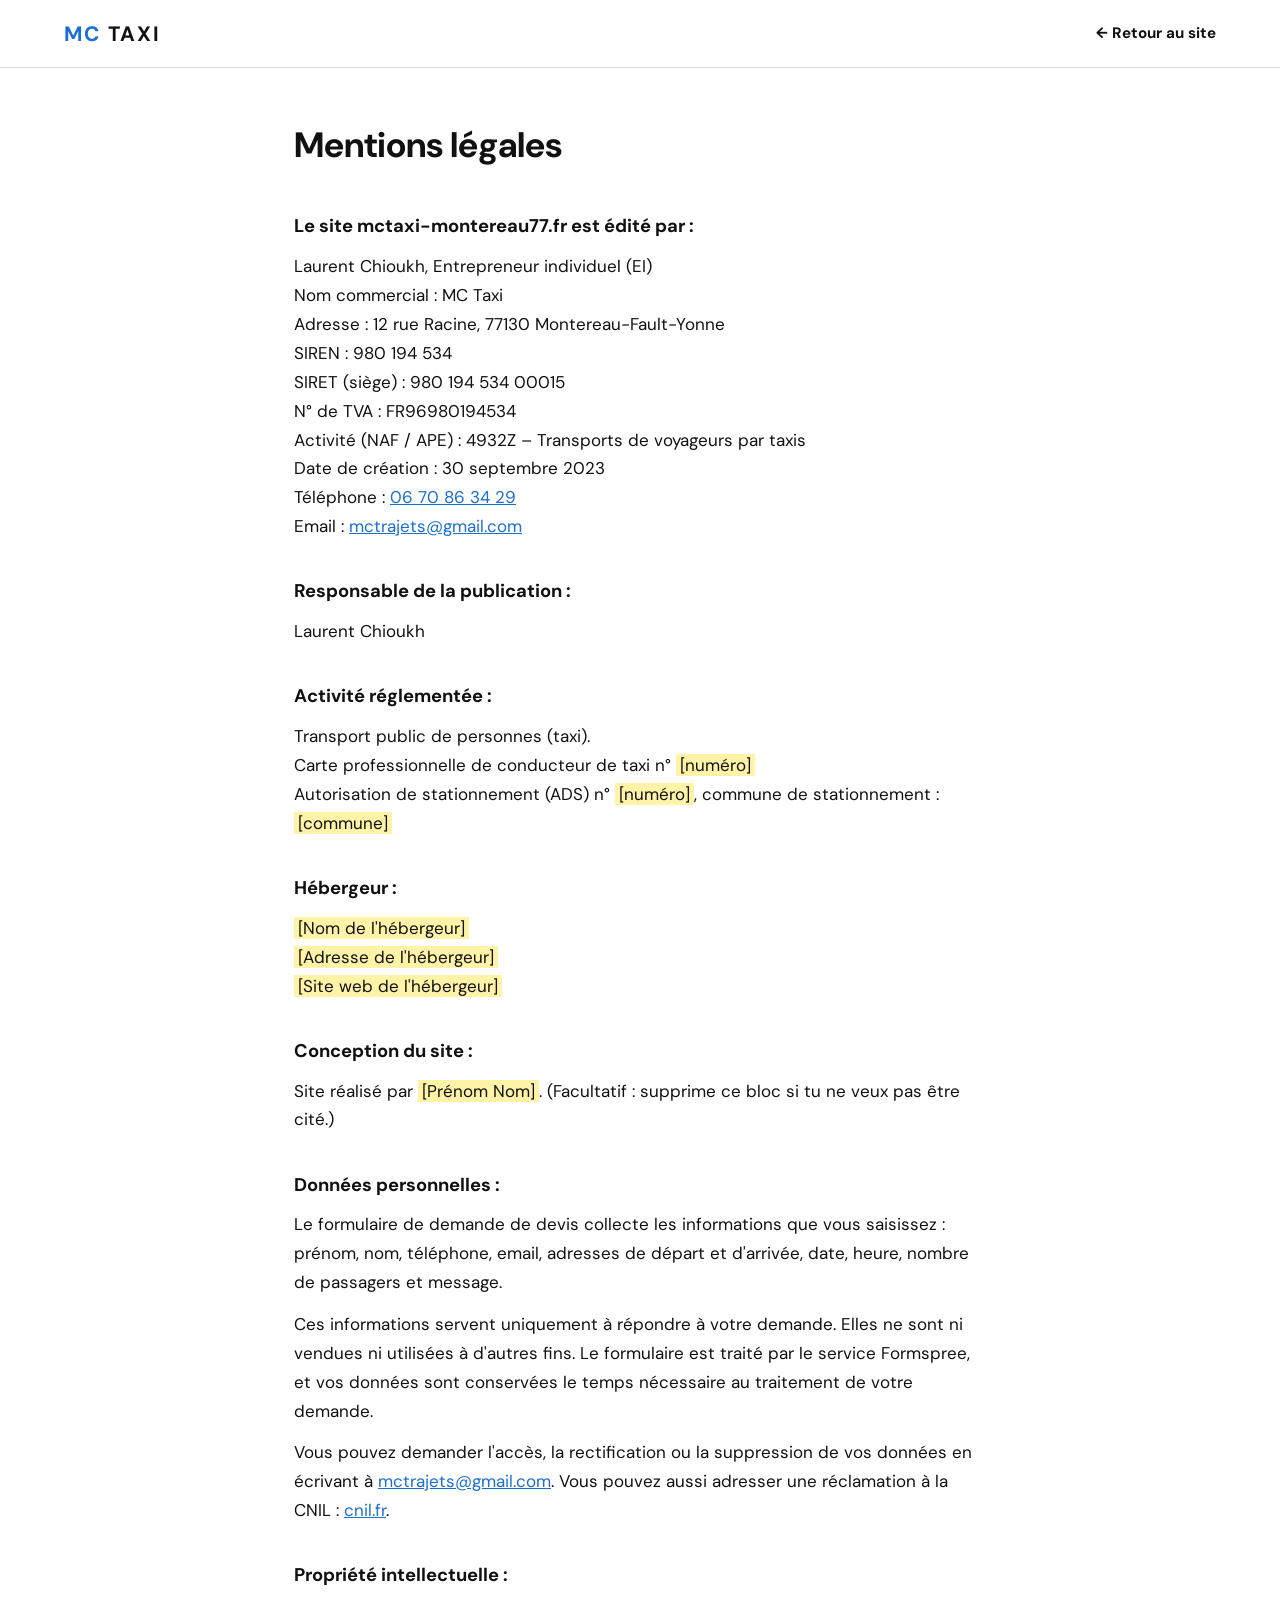
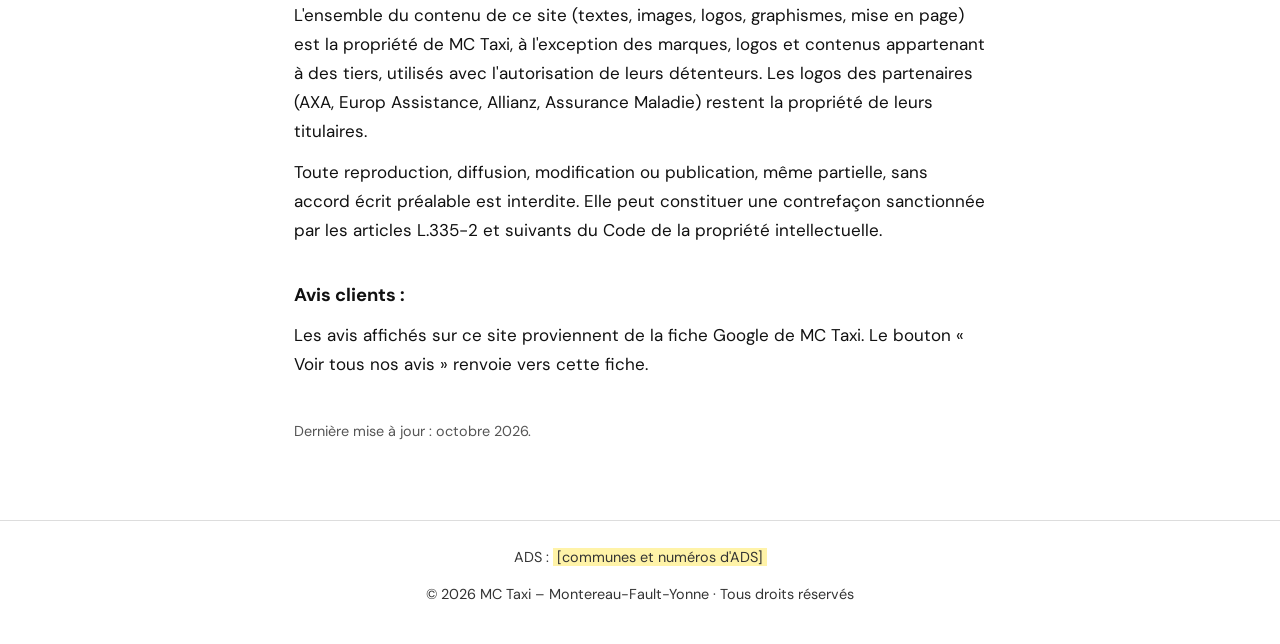
==== commit ec10b95c: "Add files via upload" ====
--- a/mentions-legales.html
+++ b/mentions-legales.html
@@ -11,259 +11,157 @@
 
   <link rel="preconnect" href="https://fonts.googleapis.com" />
   <link rel="preconnect" href="https://fonts.gstatic.com" crossorigin />
-  <link href="https://fonts.googleapis.com/css2?family=Bebas+Neue&family=DM+Sans:wght@400;500;700&display=swap" rel="stylesheet" />
+  <link href="https://fonts.googleapis.com/css2?family=DM+Sans:wght@400;500;700&display=swap" rel="stylesheet" />
 
-  <!-- Même feuille de style que la page d'accueil -->
-  <link rel="stylesheet" href="css/style.css" />
+  <!-- Page autonome : fond blanc, texte noir, pas de dépendance au style.css -->
+  <style>
+    * { box-sizing: border-box; margin: 0; padding: 0; }
 
-  <style>
-    /* ── En-tête de page ─────────────────────────── */
-    .legal-hero {
-      position: relative;
-      padding: 10rem 5% 4rem;
-      background:
-        radial-gradient(ellipse 60% 80% at 85% 0%, rgba(45,140,255,0.18) 0%, transparent 70%),
-        var(--black);
-      border-bottom: 1px solid rgba(45,140,255,0.15);
-    }
-    .legal-hero h1 {
-      font-size: clamp(3rem, 8vw, 6rem);
-      margin-bottom: 1rem;
-    }
-    .legal-hero p {
-      color: rgba(242,240,235,0.65);
-      max-width: 560px;
-      font-size: 1.05rem;
+    body {
+      background: #ffffff;
+      color: #111111;
+      font-family: 'DM Sans', Arial, sans-serif;
+      font-size: 17px;
+      line-height: 1.7;
     }
 
-    /* ── Contenu ─────────────────────────────────── */
-    .legal-wrap {
-      max-width: 1000px;
+    header {
+      border-bottom: 1px solid #dddddd;
+      padding: 1rem 5%;
+      display: flex;
+      justify-content: space-between;
+      align-items: center;
+    }
+    header a {
+      color: #111111;
+      text-decoration: none;
+      font-weight: 700;
+    }
+    .logo { font-size: 1.3rem; letter-spacing: 2px; }
+    .logo span { color: #1a6fd4; }
+    .retour { font-size: 0.95rem; }
+    .retour:hover { text-decoration: underline; }
+
+    main {
+      max-width: 820px;
       margin: 0 auto;
-      padding: 4rem 5% 5rem;
-    }
-    .legal-block { margin-bottom: 3.5rem; }
-    .legal-block h2 {
-      font-size: 2rem;
-      margin-bottom: 1.2rem;
-      display: flex;
-      align-items: center;
-      gap: 0.7rem;
-    }
-    .legal-block h2 .ico {
-      font-size: 1.5rem;
-      width: 2.6rem;
-      height: 2.6rem;
-      display: inline-flex;
-      align-items: center;
-      justify-content: center;
-      background: rgba(45,140,255,0.12);
-      border: 1px solid rgba(45,140,255,0.3);
-      border-radius: 12px;
-    }
-    .legal-block p,
-    .legal-block li {
-      color: rgba(242,240,235,0.78);
-      font-size: 1rem;
-      line-height: 1.75;
-      margin-bottom: 0.7rem;
-      max-width: 720px;
-    }
-    .legal-block a { color: var(--yellow); }
-
-    /* ── Fiche d'identité de l'entreprise ────────── */
-    .id-grid {
-      display: grid;
-      grid-template-columns: repeat(auto-fill, minmax(260px, 1fr));
-      gap: 1rem;
-    }
-    .id-card {
-      background: var(--card-bg);
-      border: 1px solid rgba(255,255,255,0.07);
-      border-left: 3px solid var(--yellow);
-      border-radius: var(--radius);
-      padding: 1.1rem 1.3rem;
-    }
-    .id-label {
-      display: block;
-      font-size: 0.72rem;
-      font-weight: 700;
-      letter-spacing: 1.5px;
-      text-transform: uppercase;
-      color: var(--muted);
-      margin-bottom: 0.3rem;
-    }
-    .id-value {
-      font-family: 'Bebas Neue', sans-serif;
-      font-size: 1.5rem;
-      letter-spacing: 1px;
-      color: var(--white);
-      line-height: 1.2;
-    }
-    .id-value.small {
-      font-family: 'DM Sans', sans-serif;
-      font-size: 1rem;
-      font-weight: 500;
-      letter-spacing: 0;
-    }
-    .id-card.wide { grid-column: 1 / -1; }
-
-    /* ── Contacts ────────────────────────────────── */
-    .contact-row { display: flex; gap: 1rem; flex-wrap: wrap; }
-    .contact-pill {
-      display: inline-flex;
-      align-items: center;
-      gap: 0.6rem;
-      background: var(--card-bg);
-      border: 1px solid rgba(45,140,255,0.25);
-      border-radius: 50px;
-      padding: 0.7rem 1.4rem;
-      color: var(--white) !important;
-      text-decoration: none;
-      font-weight: 500;
-      transition: border-color var(--transition), transform var(--transition);
-    }
-    .contact-pill:hover { border-color: var(--yellow); transform: translateY(-2px); }
-
-    /* ── Champs encore à remplir ─────────────────── */
-    .todo {
-      background: rgba(45,140,255,0.15);
-      border: 1px dashed rgba(45,140,255,0.6);
-      border-radius: 6px;
-      padding: 0 0.4rem;
-      color: var(--white);
+      padding: 3rem 5% 4rem;
     }
 
-    .legal-maj { color: var(--muted); font-size: 0.85rem; }
+    h1 {
+      font-size: 2.2rem;
+      font-weight: 700;
+      margin-bottom: 2rem;
+    }
+    h2 {
+      font-size: 1.15rem;
+      font-weight: 700;
+      margin: 2.2rem 0 0.6rem;
+    }
+    p { margin-bottom: 0.8rem; }
 
-    @media (max-width: 768px) {
-      .legal-hero { padding: 8rem 1.2rem 3rem; }
-      .legal-wrap { padding: 3rem 1.2rem 4rem; }
-      .legal-block h2 { font-size: 1.6rem; }
+    a { color: #1a6fd4; }
+
+    /* Champs encore à compléter : bien visibles */
+    .todo {
+      background: #fff3a8;
+      padding: 0 0.25rem;
+    }
+
+    .maj { color: #555555; font-size: 0.9rem; margin-top: 2.5rem; }
+
+    footer {
+      border-top: 1px solid #dddddd;
+      padding: 1.5rem 5%;
+      text-align: center;
+      font-size: 0.9rem;
+      color: #333333;
     }
   </style>
 </head>
 <body>
 
-  <!-- Barre de navigation simplifiée -->
-  <nav id="navbar" class="scrolled">
-    <a href="index.html" class="nav-logo"><span>MC</span> TAXI</a>
-    <div class="nav-right">
-      <a href="index.html" class="btn-nav">← Retour au site</a>
-    </div>
-  </nav>
-
-  <header class="legal-hero">
-    <p class="section-label">Informations légales</p>
-    <h1>MENTIONS<br>LÉGALES</h1>
-    <p>Qui édite ce site, comment nous joindre et comment nous traitons vos données.</p>
+  <header>
+    <a href="index.html" class="logo"><span>MC</span> TAXI</a>
+    <a href="index.html" class="retour">← Retour au site</a>
   </header>
 
-  <main class="legal-wrap">
+  <main>
+    <h1>Mentions légales</h1>
 
-    <!-- ÉDITEUR -->
-    <section class="legal-block" style="padding:0;">
-      <h2><span class="ico">🪪</span> Éditeur du site</h2>
-      <p>Le site <strong>mctaxi-montereau77.fr</strong> est édité par <strong>Laurent Chioukh</strong>, Entrepreneur individuel (EI), sous le nom commercial <strong>MC Taxi</strong>.</p>
+    <h2>Le site mctaxi-montereau77.fr est édité par :</h2>
+    <p>
+      Laurent Chioukh, Entrepreneur individuel (EI)<br>
+      Nom commercial : MC Taxi<br>
+      Adresse : 12 rue Racine, 77130 Montereau-Fault-Yonne<br>
+      SIREN : 980 194 534<br>
+      SIRET (siège) : 980 194 534 00015<br>
+      N° de TVA : FR96980194534<br>
+      Activité (NAF / APE) : 4932Z – Transports de voyageurs par taxis<br>
+      Date de création : 30 septembre 2023<br>
+      Téléphone : <a href="tel:+33670863429">06 70 86 34 29</a><br>
+      Email : <a href="mailto:mctrajets@gmail.com">mctrajets@gmail.com</a>
+    </p>
 
-      <div class="id-grid">
-        <div class="id-card">
-          <span class="id-label">SIREN</span>
-          <span class="id-value">980 194 534</span>
-        </div>
-        <div class="id-card">
-          <span class="id-label">SIRET (siège)</span>
-          <span class="id-value">980 194 534 00015</span>
-        </div>
-        <div class="id-card">
-          <span class="id-label">N° de TVA</span>
-          <span class="id-value">FR96 980 194 534</span>
-        </div>
-        <div class="id-card">
-          <span class="id-label">Création</span>
-          <span class="id-value">30 septembre 2023</span>
-        </div>
-        <div class="id-card">
-          <span class="id-label">Forme juridique</span>
-          <span class="id-value small">Entrepreneur individuel</span>
-        </div>
-        <div class="id-card">
-          <span class="id-label">Activité (NAF / APE)</span>
-          <span class="id-value small">4932Z – Transports de voyageurs par taxis</span>
-        </div>
-        <div class="id-card wide">
-          <span class="id-label">Adresse</span>
-          <span class="id-value small">12 rue Racine, 77130 Montereau-Fault-Yonne</span>
-        </div>
-      </div>
-    </section>
+    <h2>Responsable de la publication :</h2>
+    <p>Laurent Chioukh</p>
 
-    <!-- RESPONSABLE -->
-    <section class="legal-block" style="padding:0;">
-      <h2><span class="ico">✍️</span> Responsable de la publication</h2>
-      <p>Laurent Chioukh.</p>
-    </section>
+    <h2>Activité réglementée :</h2>
+    <p>
+      Transport public de personnes (taxi).<br>
+      Carte professionnelle de conducteur de taxi n° <span class="todo">[numéro]</span><br>
+      Autorisation de stationnement (ADS) n° <span class="todo">[numéro]</span>, commune de stationnement : <span class="todo">[commune]</span>
+    </p>
 
-    <!-- CONTACT -->
-    <section class="legal-block" style="padding:0;">
-      <h2><span class="ico">📞</span> Nous contacter</h2>
-      <div class="contact-row">
-        <a class="contact-pill" href="tel:+33670863429">📞 06 70 86 34 29</a>
-        <a class="contact-pill" href="mailto:mctrajets@gmail.com">✉️ mctrajets@gmail.com</a>
-      </div>
-    </section>
+    <h2>Hébergeur :</h2>
+    <p>
+      <span class="todo">[Nom de l'hébergeur]</span><br>
+      <span class="todo">[Adresse de l'hébergeur]</span><br>
+      <span class="todo">[Site web de l'hébergeur]</span>
+    </p>
 
-    <!-- ACTIVITÉ RÉGLEMENTÉE -->
-    <section class="legal-block" style="padding:0;">
-      <h2><span class="ico">🚕</span> Activité réglementée</h2>
-      <p>Transport public de personnes (taxi).</p>
-      <p>Carte professionnelle de conducteur de taxi n° <span class="todo">[numéro]</span>.</p>
-      <p>Autorisation de stationnement (ADS) n° <span class="todo">[numéro]</span>, délivrée par <span class="todo">[commune ou préfecture]</span>.</p>
-    </section>
+    <h2>Conception du site :</h2>
+    <p>Site réalisé par <span class="todo">[Prénom Nom]</span>. (Facultatif : supprime ce bloc si tu ne veux pas être cité.)</p>
 
-    <!-- HÉBERGEUR -->
-    <section class="legal-block" style="padding:0;">
-      <h2><span class="ico">🖥️</span> Hébergeur du site</h2>
-      <p>
-        <span class="todo">[Nom de l'hébergeur]</span><br>
-        <span class="todo">[Adresse de l'hébergeur]</span><br>
-        <span class="todo">[Site web de l'hébergeur]</span>
-      </p>
-    </section>
+    <h2>Données personnelles :</h2>
+    <p>
+      Le formulaire de demande de devis collecte les informations que vous saisissez : prénom, nom, téléphone, email,
+      adresses de départ et d'arrivée, date, heure, nombre de passagers et message.
+    </p>
+    <p>
+      Ces informations servent uniquement à répondre à votre demande. Elles ne sont ni vendues ni utilisées à d'autres fins.
+      Le formulaire est traité par le service Formspree, et vos données sont conservées le temps nécessaire au traitement
+      de votre demande.
+    </p>
+    <p>
+      Vous pouvez demander l'accès, la rectification ou la suppression de vos données en écrivant à
+      <a href="mailto:mctrajets@gmail.com">mctrajets@gmail.com</a>. Vous pouvez aussi adresser une réclamation à la CNIL :
+      <a href="https://www.cnil.fr" target="_blank" rel="noopener noreferrer">cnil.fr</a>.
+    </p>
 
-    <!-- DONNÉES PERSONNELLES -->
-    <section class="legal-block" style="padding:0;">
-      <h2><span class="ico">🔒</span> Données personnelles</h2>
-      <p>Le formulaire de demande de devis collecte les informations que vous saisissez : prénom, nom, téléphone, email, adresses de départ et d'arrivée, date, heure, nombre de passagers et message.</p>
-      <p>Ces informations servent uniquement à répondre à votre demande. Elles ne sont ni vendues ni utilisées à d'autres fins. Le formulaire est traité par le service Formspree, et vos données sont conservées le temps nécessaire au traitement de votre demande.</p>
-      <p>Vous pouvez demander l'accès, la rectification ou la suppression de vos données en écrivant à <a href="mailto:mctrajets@gmail.com">mctrajets@gmail.com</a>. Vous pouvez aussi adresser une réclamation à la CNIL : <a href="https://www.cnil.fr" target="_blank" rel="noopener noreferrer">cnil.fr</a>.</p>
-    </section>
+    <h2>Propriété intellectuelle :</h2>
+    <p>
+      L'ensemble du contenu de ce site (textes, images, logos, graphismes, mise en page) est la propriété de MC Taxi,
+      à l'exception des marques, logos et contenus appartenant à des tiers, utilisés avec l'autorisation de leurs détenteurs.
+      Les logos des partenaires (AXA, Europ Assistance, Allianz, Assurance Maladie) restent la propriété de leurs titulaires.
+    </p>
+    <p>
+      Toute reproduction, diffusion, modification ou publication, même partielle, sans accord écrit préalable est interdite.
+      Elle peut constituer une contrefaçon sanctionnée par les articles L.335-2 et suivants du Code de la propriété intellectuelle.
+    </p>
 
-    <!-- PROPRIÉTÉ INTELLECTUELLE -->
-    <section class="legal-block" style="padding:0;">
-      <h2><span class="ico">©️</span> Propriété intellectuelle</h2>
-      <p>Les textes, images et logos de ce site appartiennent à MC Taxi ou sont utilisés avec l'autorisation de leurs détenteurs. Toute reproduction sans accord préalable est interdite.</p>
-      <p>Les logos de partenaires (AXA, Europ Assistance, Allianz, Assurance Maladie) restent la propriété de leurs titulaires respectifs.</p>
-    </section>
+    <h2>Avis clients :</h2>
+    <p>
+      Les avis affichés sur ce site proviennent de la fiche Google de MC Taxi. Le bouton « Voir tous nos avis »
+      renvoie vers cette fiche.
+    </p>
 
-    <!-- AVIS -->
-    <section class="legal-block" style="padding:0;">
-      <h2><span class="ico">⭐</span> Avis clients</h2>
-      <p>Les avis affichés sur ce site proviennent de la fiche Google de MC Taxi. Le bouton « Voir tous nos avis » renvoie vers cette fiche.</p>
-    </section>
-
-    <!-- CONCEPTION (facultatif) -->
-    <section class="legal-block" style="padding:0;">
-      <h2><span class="ico">💻</span> Conception du site</h2>
-      <p>Site réalisé par <span class="todo">[Anas + nom de famille]</span>. (Facultatif : supprime ce bloc si tu ne veux pas être cité.)</p>
-    </section>
-
-    <p class="legal-maj">Dernière mise à jour : octobre 2026.</p>
+    <p class="maj">Dernière mise à jour : octobre 2026.</p>
   </main>
 
   <footer>
-    <a href="index.html" class="footer-logo"><span>MC</span> TAXI</a>
-    <p class="footer-copy">© 2026 MC Taxi – Montereau-Fault-Yonne · Tous droits réservés</p>
+    <p>ADS : <span class="todo">[communes et numéros d'ADS]</span></p>
+    <p>© 2026 MC Taxi – Montereau-Fault-Yonne · Tous droits réservés</p>
   </footer>
 
 </body>
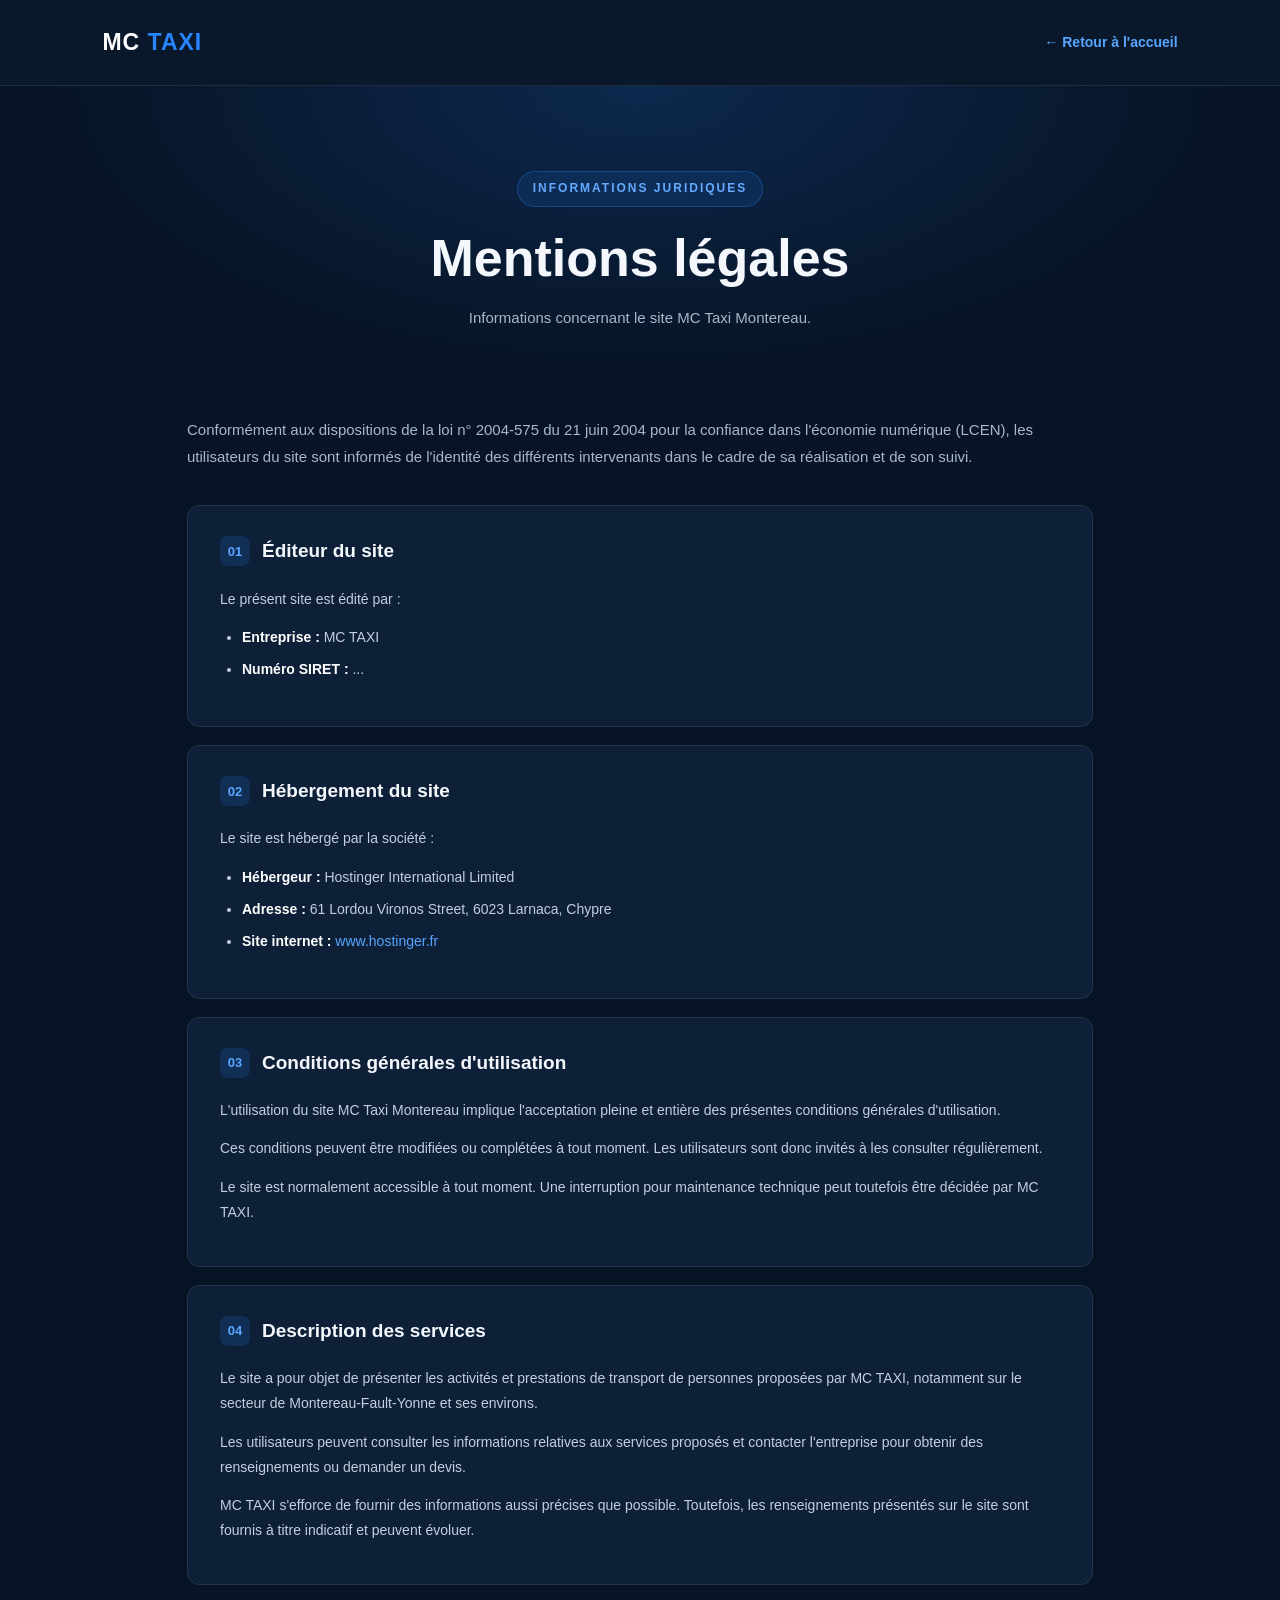
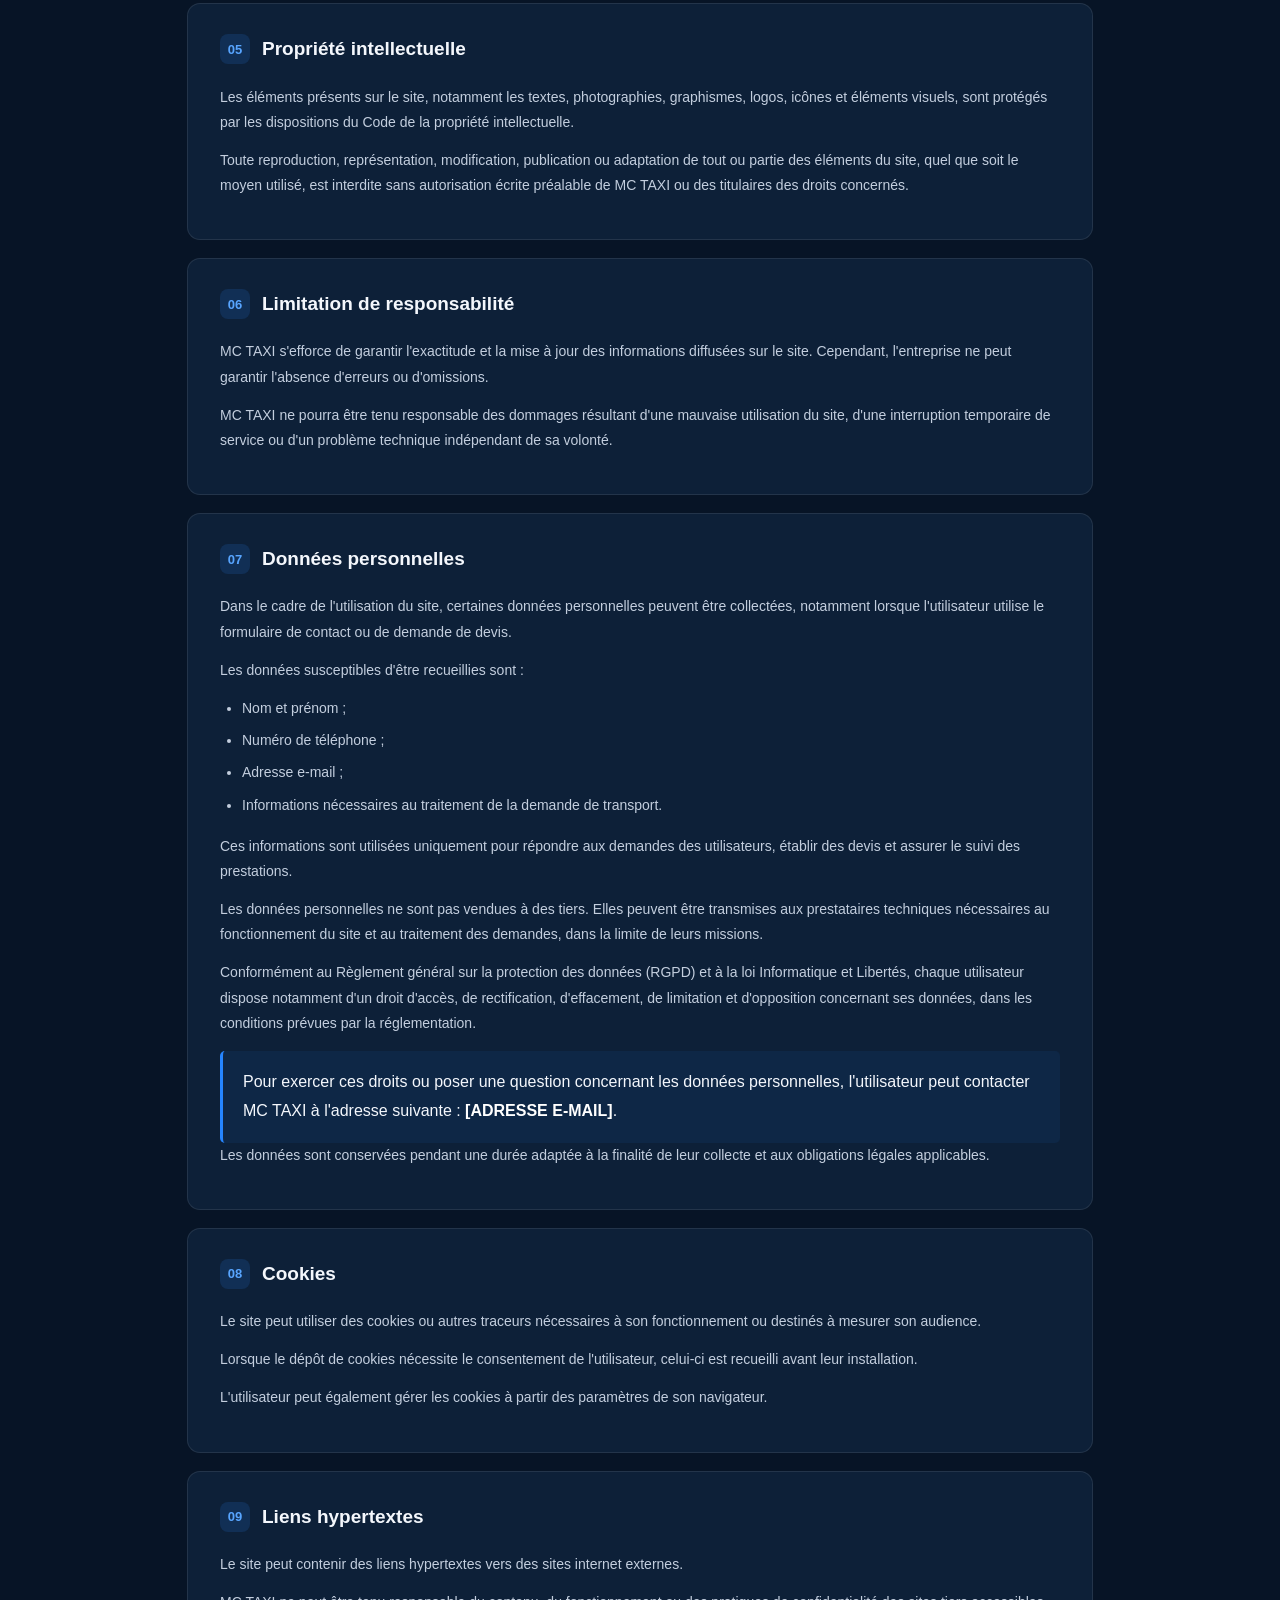
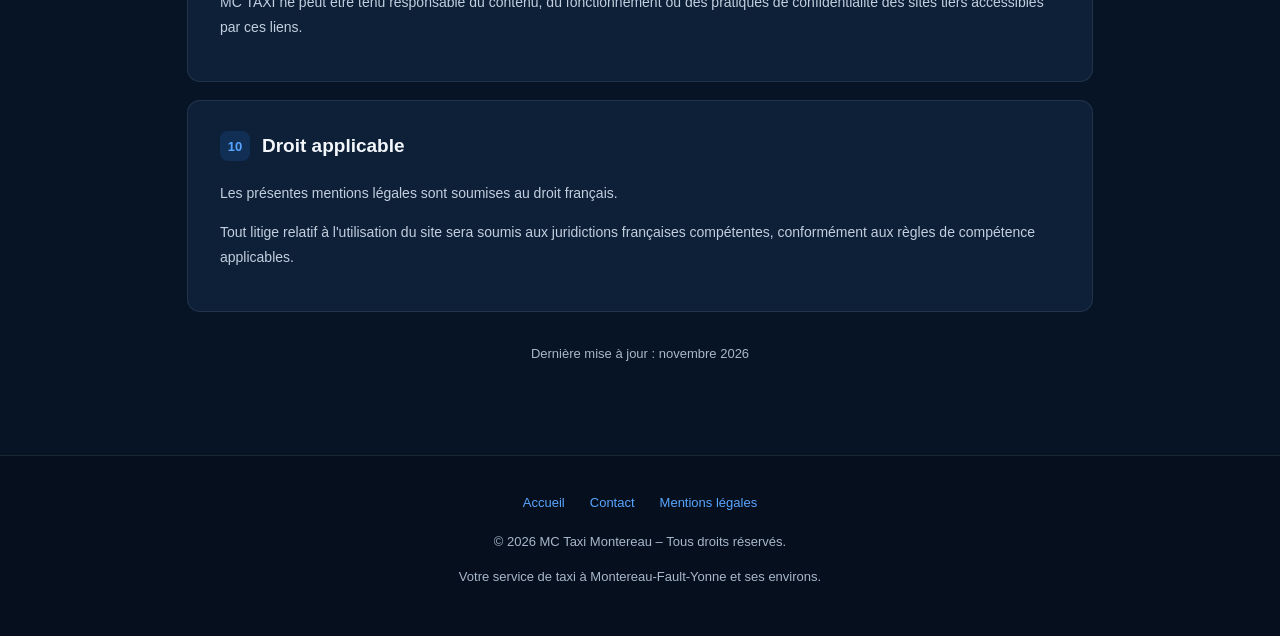
==== commit 69942852: "Update mentions-legales.html" ====
--- a/mentions-legales.html
+++ b/mentions-legales.html
@@ -1,168 +1,500 @@
+
 <!DOCTYPE html>
 <html lang="fr">
 <head>
-  <meta charset="UTF-8" />
-  <meta name="viewport" content="width=device-width, initial-scale=1.0" />
-  <title>Mentions légales | MC Taxi Montereau</title>
-  <meta name="description" content="Mentions légales du site MC Taxi Montereau, taxi conventionné à Montereau-Fault-Yonne." />
-  <meta name="robots" content="index, follow" />
-  <link rel="canonical" href="https://mctaxi-montereau77.fr/mentions-legales.html" />
-  <link rel="icon" type="image/x-icon" href="favicon.svg" />
-
-  <link rel="preconnect" href="https://fonts.googleapis.com" />
-  <link rel="preconnect" href="https://fonts.gstatic.com" crossorigin />
-  <link href="https://fonts.googleapis.com/css2?family=DM+Sans:wght@400;500;700&display=swap" rel="stylesheet" />
-
-  <!-- Page autonome : fond blanc, texte noir, pas de dépendance au style.css -->
-  <style>
-    * { box-sizing: border-box; margin: 0; padding: 0; }
-
-    body {
-      background: #ffffff;
-      color: #111111;
-      font-family: 'DM Sans', Arial, sans-serif;
-      font-size: 17px;
-      line-height: 1.7;
-    }
-
-    header {
-      border-bottom: 1px solid #dddddd;
-      padding: 1rem 5%;
-      display: flex;
-      justify-content: space-between;
-      align-items: center;
-    }
-    header a {
-      color: #111111;
-      text-decoration: none;
-      font-weight: 700;
-    }
-    .logo { font-size: 1.3rem; letter-spacing: 2px; }
-    .logo span { color: #1a6fd4; }
-    .retour { font-size: 0.95rem; }
-    .retour:hover { text-decoration: underline; }
-
-    main {
-      max-width: 820px;
-      margin: 0 auto;
-      padding: 3rem 5% 4rem;
-    }
-
-    h1 {
-      font-size: 2.2rem;
-      font-weight: 700;
-      margin-bottom: 2rem;
-    }
-    h2 {
-      font-size: 1.15rem;
-      font-weight: 700;
-      margin: 2.2rem 0 0.6rem;
-    }
-    p { margin-bottom: 0.8rem; }
-
-    a { color: #1a6fd4; }
-
-    /* Champs encore à compléter : bien visibles */
-    .todo {
-      background: #fff3a8;
-      padding: 0 0.25rem;
-    }
-
-    .maj { color: #555555; font-size: 0.9rem; margin-top: 2.5rem; }
-
-    footer {
-      border-top: 1px solid #dddddd;
-      padding: 1.5rem 5%;
-      text-align: center;
-      font-size: 0.9rem;
-      color: #333333;
-    }
-  </style>
+    <meta charset="UTF-8">
+    <meta name="viewport" content="width=device-width, initial-scale=1.0">
+    <meta name="description" content="Mentions légales du site MC Taxi Montereau.">
+    <title>Mentions légales | MC Taxi Montereau</title>
+
+    <style>
+        :root {
+            --bg: #071426;
+            --surface: #0d2038;
+            --blue: #2685ff;
+            --text: #f4f7fc;
+            --muted: #a9b7ca;
+            --border: rgba(255,255,255,.09);
+        }
+
+        * {
+            margin: 0;
+            padding: 0;
+            box-sizing: border-box;
+        }
+
+        html {
+            scroll-behavior: smooth;
+        }
+
+        body {
+            font-family: Arial, Helvetica, sans-serif;
+            background: var(--bg);
+            color: var(--text);
+            line-height: 1.8;
+        }
+
+        a {
+            color: #58a5ff;
+            text-decoration: none;
+        }
+
+        a:hover {
+            text-decoration: underline;
+        }
+
+        header {
+            padding: 22px 8%;
+            display: flex;
+            justify-content: space-between;
+            align-items: center;
+            border-bottom: 1px solid var(--border);
+            background: #09182b;
+        }
+
+        .logo {
+            font-size: 23px;
+            font-weight: 800;
+            letter-spacing: 1px;
+            color: white;
+        }
+
+        .logo span {
+            color: var(--blue);
+        }
+
+        .back-link {
+            font-size: 14px;
+            font-weight: 600;
+        }
+
+        .hero {
+            padding: 85px 20px 65px;
+            text-align: center;
+            background:
+                radial-gradient(ellipse at top, rgba(38,133,255,.18), transparent 65%);
+        }
+
+        .hero .tag {
+            display: inline-block;
+            color: #65aaff;
+            background: rgba(38,133,255,.12);
+            border: 1px solid rgba(38,133,255,.3);
+            padding: 6px 15px;
+            border-radius: 30px;
+            font-size: 12px;
+            font-weight: bold;
+            letter-spacing: 2px;
+            margin-bottom: 20px;
+        }
+
+        h1 {
+            font-size: clamp(34px, 6vw, 52px);
+            line-height: 1.2;
+            margin-bottom: 15px;
+        }
+
+        .hero p {
+            color: var(--muted);
+            font-size: 15px;
+        }
+
+        main {
+            max-width: 950px;
+            margin: auto;
+            padding: 20px 22px 90px;
+        }
+
+        .intro {
+            color: var(--muted);
+            margin-bottom: 35px;
+            font-size: 15px;
+        }
+
+        .legal-section {
+            background: var(--surface);
+            border: 1px solid var(--border);
+            border-radius: 13px;
+            padding: 28px 32px;
+            margin-bottom: 18px;
+            transition: border-color .2s;
+        }
+
+        .legal-section:hover {
+            border-color: rgba(38,133,255,.45);
+        }
+
+        .legal-section h2 {
+            font-size: 19px;
+            margin-bottom: 18px;
+            display: flex;
+            align-items: center;
+            gap: 12px;
+        }
+
+        .number {
+            display: inline-flex;
+            align-items: center;
+            justify-content: center;
+            min-width: 30px;
+            height: 30px;
+            background: rgba(38,133,255,.15);
+            color: #58a5ff;
+            border-radius: 8px;
+            font-size: 13px;
+        }
+
+        .legal-section p {
+            color: #c3cede;
+            font-size: 14px;
+            margin-bottom: 13px;
+        }
+
+        .legal-section ul {
+            padding-left: 22px;
+            color: #c3cede;
+            font-size: 14px;
+            margin: 10px 0 16px;
+        }
+
+        .legal-section li {
+            margin-bottom: 7px;
+        }
+
+        strong {
+            color: white;
+        }
+
+        .info {
+            background: rgba(38,133,255,.07);
+            border-left: 3px solid var(--blue);
+            padding: 17px 20px;
+            border-radius: 5px;
+            margin-top: 15px;
+        }
+
+        .update {
+            text-align: center;
+            color: var(--muted);
+            font-size: 13px;
+            margin-top: 30px;
+        }
+
+        footer {
+            background: #050f1e;
+            border-top: 1px solid var(--border);
+            padding: 35px 20px;
+            text-align: center;
+        }
+
+        footer p {
+            color: var(--muted);
+            font-size: 13px;
+            margin-bottom: 12px;
+        }
+
+        footer .footer-links {
+            display: flex;
+            justify-content: center;
+            gap: 25px;
+            flex-wrap: wrap;
+            margin-bottom: 15px;
+            font-size: 13px;
+        }
+
+        @media(max-width: 600px) {
+            header {
+                padding: 18px 5%;
+            }
+
+            .logo {
+                font-size: 19px;
+            }
+
+            .back-link {
+                font-size: 12px;
+            }
+
+            .hero {
+                padding: 65px 15px 45px;
+            }
+
+            main {
+                padding: 15px 14px 60px;
+            }
+
+            .legal-section {
+                padding: 22px 19px;
+            }
+
+            .legal-section h2 {
+                font-size: 17px;
+            }
+        }
+    </style>
 </head>
+
 <body>
 
-  <header>
-    <a href="index.html" class="logo"><span>MC</span> TAXI</a>
-    <a href="index.html" class="retour">← Retour au site</a>
-  </header>
-
-  <main>
+<header>
+    <a href="index.html" class="logo">
+        MC <span>TAXI</span>
+    </a>
+
+    <a href="index.html" class="back-link">
+        ← Retour à l'accueil
+    </a>
+</header>
+
+<section class="hero">
+    <span class="tag">INFORMATIONS JURIDIQUES</span>
     <h1>Mentions légales</h1>
-
-    <h2>Le site mctaxi-montereau77.fr est édité par :</h2>
-    <p>
-      Laurent Chioukh, Entrepreneur individuel (EI)<br>
-      Nom commercial : MC Taxi<br>
-      Adresse : 12 rue Racine, 77130 Montereau-Fault-Yonne<br>
-      SIREN : 980 194 534<br>
-      SIRET (siège) : 980 194 534 00015<br>
-      N° de TVA : FR96980194534<br>
-      Activité (NAF / APE) : 4932Z – Transports de voyageurs par taxis<br>
-      Date de création : 30 septembre 2023<br>
-      Téléphone : <a href="tel:+33670863429">06 70 86 34 29</a><br>
-      Email : <a href="mailto:mctrajets@gmail.com">mctrajets@gmail.com</a>
+    <p>Informations concernant le site MC Taxi Montereau.</p>
+</section>
+
+<main>
+
+    <p class="intro">
+        Conformément aux dispositions de la loi n° 2004-575
+        du 21 juin 2004 pour la confiance dans l'économie numérique
+        (LCEN), les utilisateurs du site sont informés de l'identité
+        des différents intervenants dans le cadre de sa réalisation
+        et de son suivi.
     </p>
 
-    <h2>Responsable de la publication :</h2>
-    <p>Laurent Chioukh</p>
-
-    <h2>Activité réglementée :</h2>
-    <p>
-      Transport public de personnes (taxi).<br>
-      Carte professionnelle de conducteur de taxi n° <span class="todo">[numéro]</span><br>
-      Autorisation de stationnement (ADS) n° <span class="todo">[numéro]</span>, commune de stationnement : <span class="todo">[commune]</span>
+    <section class="legal-section">
+        <h2><span class="number">01</span> Éditeur du site</h2>
+
+        <p>Le présent site est édité par :</p>
+
+        <ul>
+            <li><strong>Entreprise :</strong> MC TAXI</li>
+            <li><strong>Numéro SIRET :</strong> ...</li>
+        </ul>
+    </section>
+
+    <section class="legal-section">
+        <h2><span class="number">02</span> Hébergement du site</h2>
+
+        <p>Le site est hébergé par la société :</p>
+
+        <ul>
+            <li><strong>Hébergeur :</strong> Hostinger International Limited</li>
+            <li><strong>Adresse :</strong> 61 Lordou Vironos Street,
+                6023 Larnaca, Chypre</li>
+            <li><strong>Site internet :</strong>
+                <a href="https://www.hostinger.fr/" target="_blank"
+                   rel="noopener noreferrer">www.hostinger.fr</a>
+            </li>
+        </ul>
+    </section>
+
+    <section class="legal-section">
+        <h2><span class="number">03</span> Conditions générales d'utilisation</h2>
+
+        <p>
+            L'utilisation du site MC Taxi Montereau implique
+            l'acceptation pleine et entière des présentes conditions
+            générales d'utilisation.
+        </p>
+
+        <p>
+            Ces conditions peuvent être modifiées ou complétées
+            à tout moment. Les utilisateurs sont donc invités
+            à les consulter régulièrement.
+        </p>
+
+        <p>
+            Le site est normalement accessible à tout moment.
+            Une interruption pour maintenance technique peut
+            toutefois être décidée par MC TAXI.
+        </p>
+    </section>
+
+    <section class="legal-section">
+        <h2><span class="number">04</span> Description des services</h2>
+
+        <p>
+            Le site a pour objet de présenter les activités et
+            prestations de transport de personnes proposées par
+            MC TAXI, notamment sur le secteur de Montereau-Fault-Yonne
+            et ses environs.
+        </p>
+
+        <p>
+            Les utilisateurs peuvent consulter les informations
+            relatives aux services proposés et contacter l'entreprise
+            pour obtenir des renseignements ou demander un devis.
+        </p>
+
+        <p>
+            MC TAXI s'efforce de fournir des informations aussi
+            précises que possible. Toutefois, les renseignements
+            présentés sur le site sont fournis à titre indicatif
+            et peuvent évoluer.
+        </p>
+    </section>
+
+    <section class="legal-section">
+        <h2><span class="number">05</span> Propriété intellectuelle</h2>
+
+        <p>
+            Les éléments présents sur le site, notamment les textes,
+            photographies, graphismes, logos, icônes et éléments
+            visuels, sont protégés par les dispositions du Code
+            de la propriété intellectuelle.
+        </p>
+
+        <p>
+            Toute reproduction, représentation, modification,
+            publication ou adaptation de tout ou partie des éléments
+            du site, quel que soit le moyen utilisé, est interdite
+            sans autorisation écrite préalable de MC TAXI ou des
+            titulaires des droits concernés.
+        </p>
+    </section>
+
+    <section class="legal-section">
+        <h2><span class="number">06</span> Limitation de responsabilité</h2>
+
+        <p>
+            MC TAXI s'efforce de garantir l'exactitude et la mise
+            à jour des informations diffusées sur le site.
+            Cependant, l'entreprise ne peut garantir l'absence
+            d'erreurs ou d'omissions.
+        </p>
+
+        <p>
+            MC TAXI ne pourra être tenu responsable des dommages
+            résultant d'une mauvaise utilisation du site, d'une
+            interruption temporaire de service ou d'un problème
+            technique indépendant de sa volonté.
+        </p>
+    </section>
+
+    <section class="legal-section">
+        <h2><span class="number">07</span> Données personnelles</h2>
+
+        <p>
+            Dans le cadre de l'utilisation du site, certaines
+            données personnelles peuvent être collectées,
+            notamment lorsque l'utilisateur utilise le formulaire
+            de contact ou de demande de devis.
+        </p>
+
+        <p>Les données susceptibles d'être recueillies sont :</p>
+
+        <ul>
+            <li>Nom et prénom ;</li>
+            <li>Numéro de téléphone ;</li>
+            <li>Adresse e-mail ;</li>
+            <li>Informations nécessaires au traitement de la demande
+                de transport.</li>
+        </ul>
+
+        <p>
+            Ces informations sont utilisées uniquement pour répondre
+            aux demandes des utilisateurs, établir des devis et
+            assurer le suivi des prestations.
+        </p>
+
+        <p>
+            Les données personnelles ne sont pas vendues à des tiers.
+            Elles peuvent être transmises aux prestataires techniques
+            nécessaires au fonctionnement du site et au traitement
+            des demandes, dans la limite de leurs missions.
+        </p>
+
+        <p>
+            Conformément au Règlement général sur la protection
+            des données (RGPD) et à la loi Informatique et Libertés,
+            chaque utilisateur dispose notamment d'un droit d'accès,
+            de rectification, d'effacement, de limitation et
+            d'opposition concernant ses données, dans les conditions
+            prévues par la réglementation.
+        </p>
+
+        <div class="info">
+            Pour exercer ces droits ou poser une question concernant
+            les données personnelles, l'utilisateur peut contacter
+            MC TAXI à l'adresse suivante :
+            <strong>[ADRESSE E-MAIL]</strong>.
+        </div>
+
+        <p>
+            Les données sont conservées pendant une durée adaptée
+            à la finalité de leur collecte et aux obligations
+            légales applicables.
+        </p>
+    </section>
+
+    <section class="legal-section">
+        <h2><span class="number">08</span> Cookies</h2>
+
+        <p>
+            Le site peut utiliser des cookies ou autres traceurs
+            nécessaires à son fonctionnement ou destinés à mesurer
+            son audience.
+        </p>
+
+        <p>
+            Lorsque le dépôt de cookies nécessite le consentement
+            de l'utilisateur, celui-ci est recueilli avant leur
+            installation.
+        </p>
+
+        <p>
+            L'utilisateur peut également gérer les cookies
+            à partir des paramètres de son navigateur.
+        </p>
+    </section>
+
+    <section class="legal-section">
+        <h2><span class="number">09</span> Liens hypertextes</h2>
+
+        <p>
+            Le site peut contenir des liens hypertextes vers
+            des sites internet externes.
+        </p>
+
+        <p>
+            MC TAXI ne peut être tenu responsable du contenu,
+            du fonctionnement ou des pratiques de confidentialité
+            des sites tiers accessibles par ces liens.
+        </p>
+    </section>
+
+    <section class="legal-section">
+        <h2><span class="number">10</span> Droit applicable</h2>
+
+        <p>
+            Les présentes mentions légales sont soumises au droit
+            français.
+        </p>
+
+        <p>
+            Tout litige relatif à l'utilisation du site sera soumis
+            aux juridictions françaises compétentes, conformément
+            aux règles de compétence applicables.
+        </p>
+    </section>
+
+    <p class="update">
+        Dernière mise à jour : novembre 2026
     </p>
 
-    <h2>Hébergeur :</h2>
-    <p>
-      <span class="todo">[Nom de l'hébergeur]</span><br>
-      <span class="todo">[Adresse de l'hébergeur]</span><br>
-      <span class="todo">[Site web de l'hébergeur]</span>
-    </p>
-
-    <h2>Conception du site :</h2>
-    <p>Site réalisé par <span class="todo">[Prénom Nom]</span>. (Facultatif : supprime ce bloc si tu ne veux pas être cité.)</p>
-
-    <h2>Données personnelles :</h2>
-    <p>
-      Le formulaire de demande de devis collecte les informations que vous saisissez : prénom, nom, téléphone, email,
-      adresses de départ et d'arrivée, date, heure, nombre de passagers et message.
-    </p>
-    <p>
-      Ces informations servent uniquement à répondre à votre demande. Elles ne sont ni vendues ni utilisées à d'autres fins.
-      Le formulaire est traité par le service Formspree, et vos données sont conservées le temps nécessaire au traitement
-      de votre demande.
-    </p>
-    <p>
-      Vous pouvez demander l'accès, la rectification ou la suppression de vos données en écrivant à
-      <a href="mailto:mctrajets@gmail.com">mctrajets@gmail.com</a>. Vous pouvez aussi adresser une réclamation à la CNIL :
-      <a href="https://www.cnil.fr" target="_blank" rel="noopener noreferrer">cnil.fr</a>.
-    </p>
-
-    <h2>Propriété intellectuelle :</h2>
-    <p>
-      L'ensemble du contenu de ce site (textes, images, logos, graphismes, mise en page) est la propriété de MC Taxi,
-      à l'exception des marques, logos et contenus appartenant à des tiers, utilisés avec l'autorisation de leurs détenteurs.
-      Les logos des partenaires (AXA, Europ Assistance, Allianz, Assurance Maladie) restent la propriété de leurs titulaires.
-    </p>
-    <p>
-      Toute reproduction, diffusion, modification ou publication, même partielle, sans accord écrit préalable est interdite.
-      Elle peut constituer une contrefaçon sanctionnée par les articles L.335-2 et suivants du Code de la propriété intellectuelle.
-    </p>
-
-    <h2>Avis clients :</h2>
-    <p>
-      Les avis affichés sur ce site proviennent de la fiche Google de MC Taxi. Le bouton « Voir tous nos avis »
-      renvoie vers cette fiche.
-    </p>
-
-    <p class="maj">Dernière mise à jour : octobre 2026.</p>
-  </main>
-
-  <footer>
-    <p>ADS : <span class="todo">[communes et numéros d'ADS]</span></p>
-    <p>© 2026 MC Taxi – Montereau-Fault-Yonne · Tous droits réservés</p>
-  </footer>
+</main>
+
+<footer>
+    <div class="footer-links">
+        <a href="index.html">Accueil</a>
+        <a href="index.html#contact">Contact</a>
+        <a href="mentions-legales.html">Mentions légales</a>
+    </div>
+
+    <p>© 2026 MC Taxi Montereau – Tous droits réservés.</p>
+    <p>Votre service de taxi à Montereau-Fault-Yonne et ses environs.</p>
+</footer>
 
 </body>
 </html>
